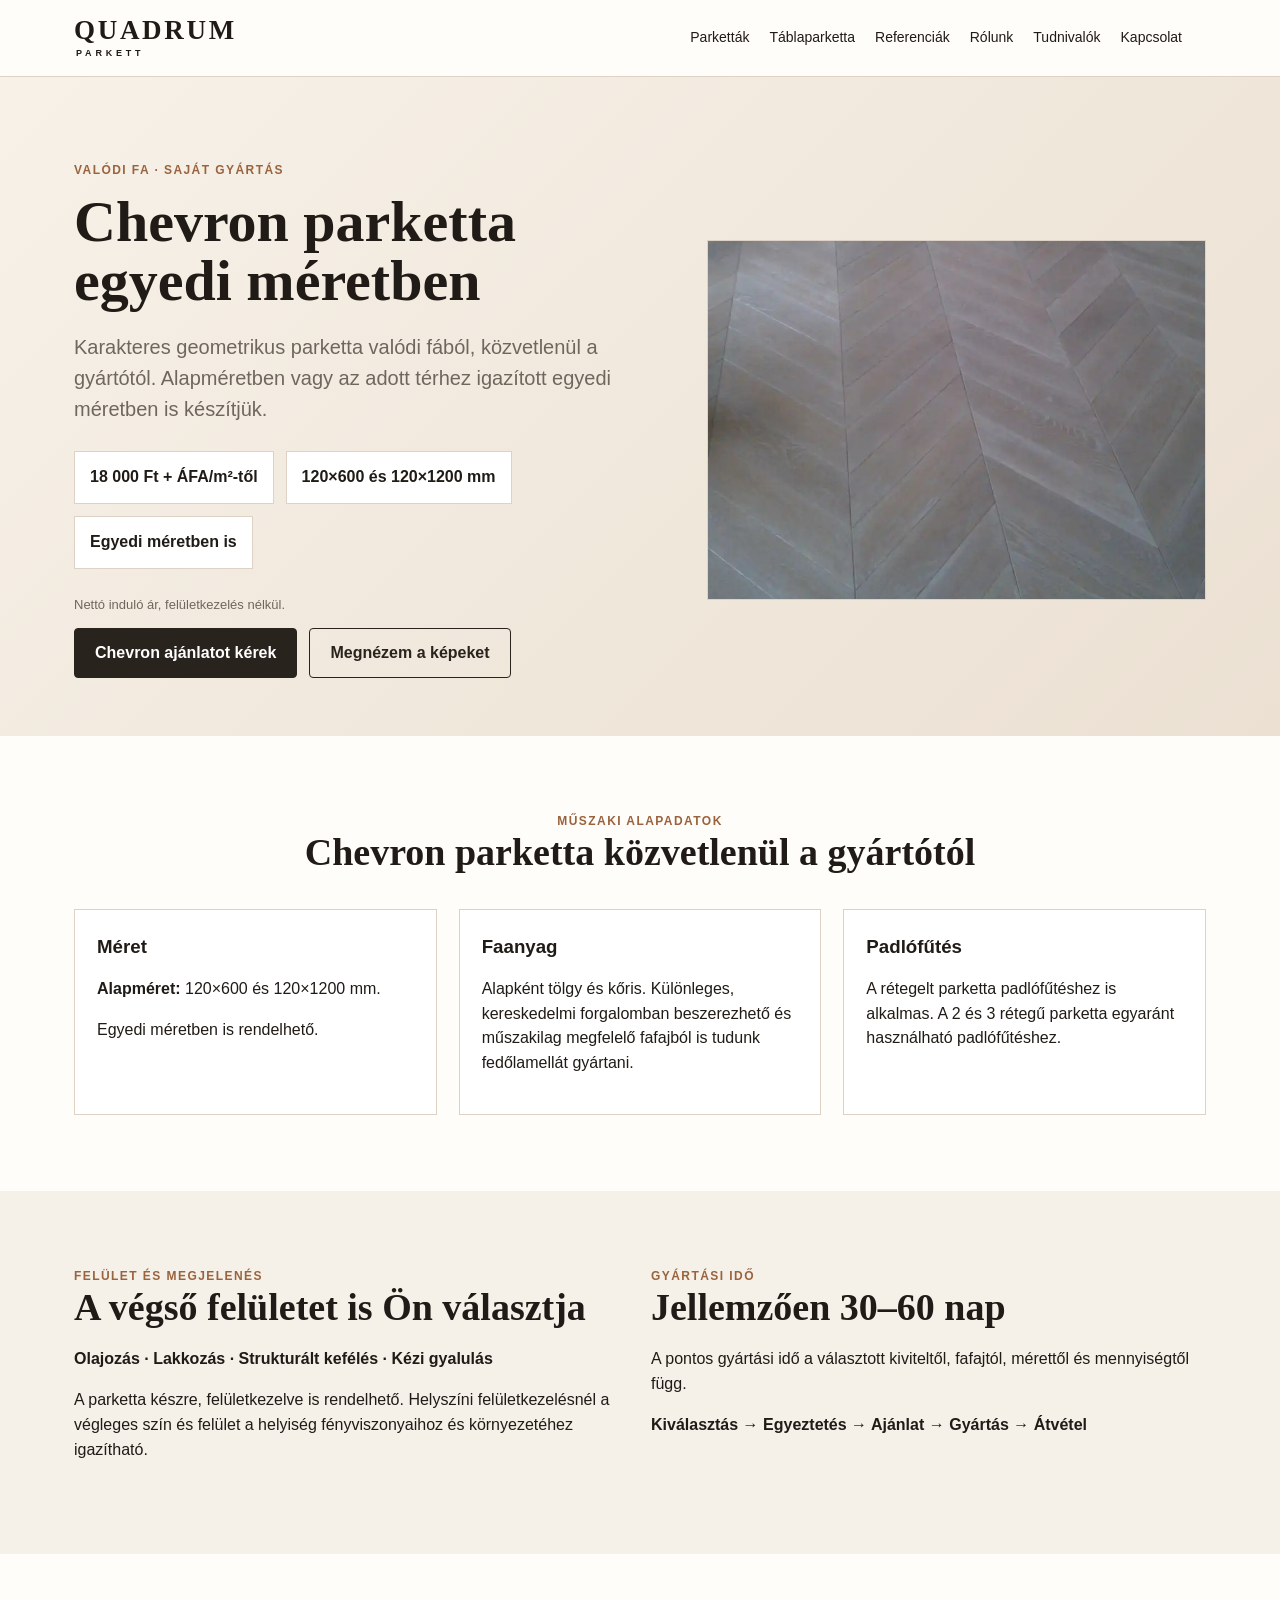
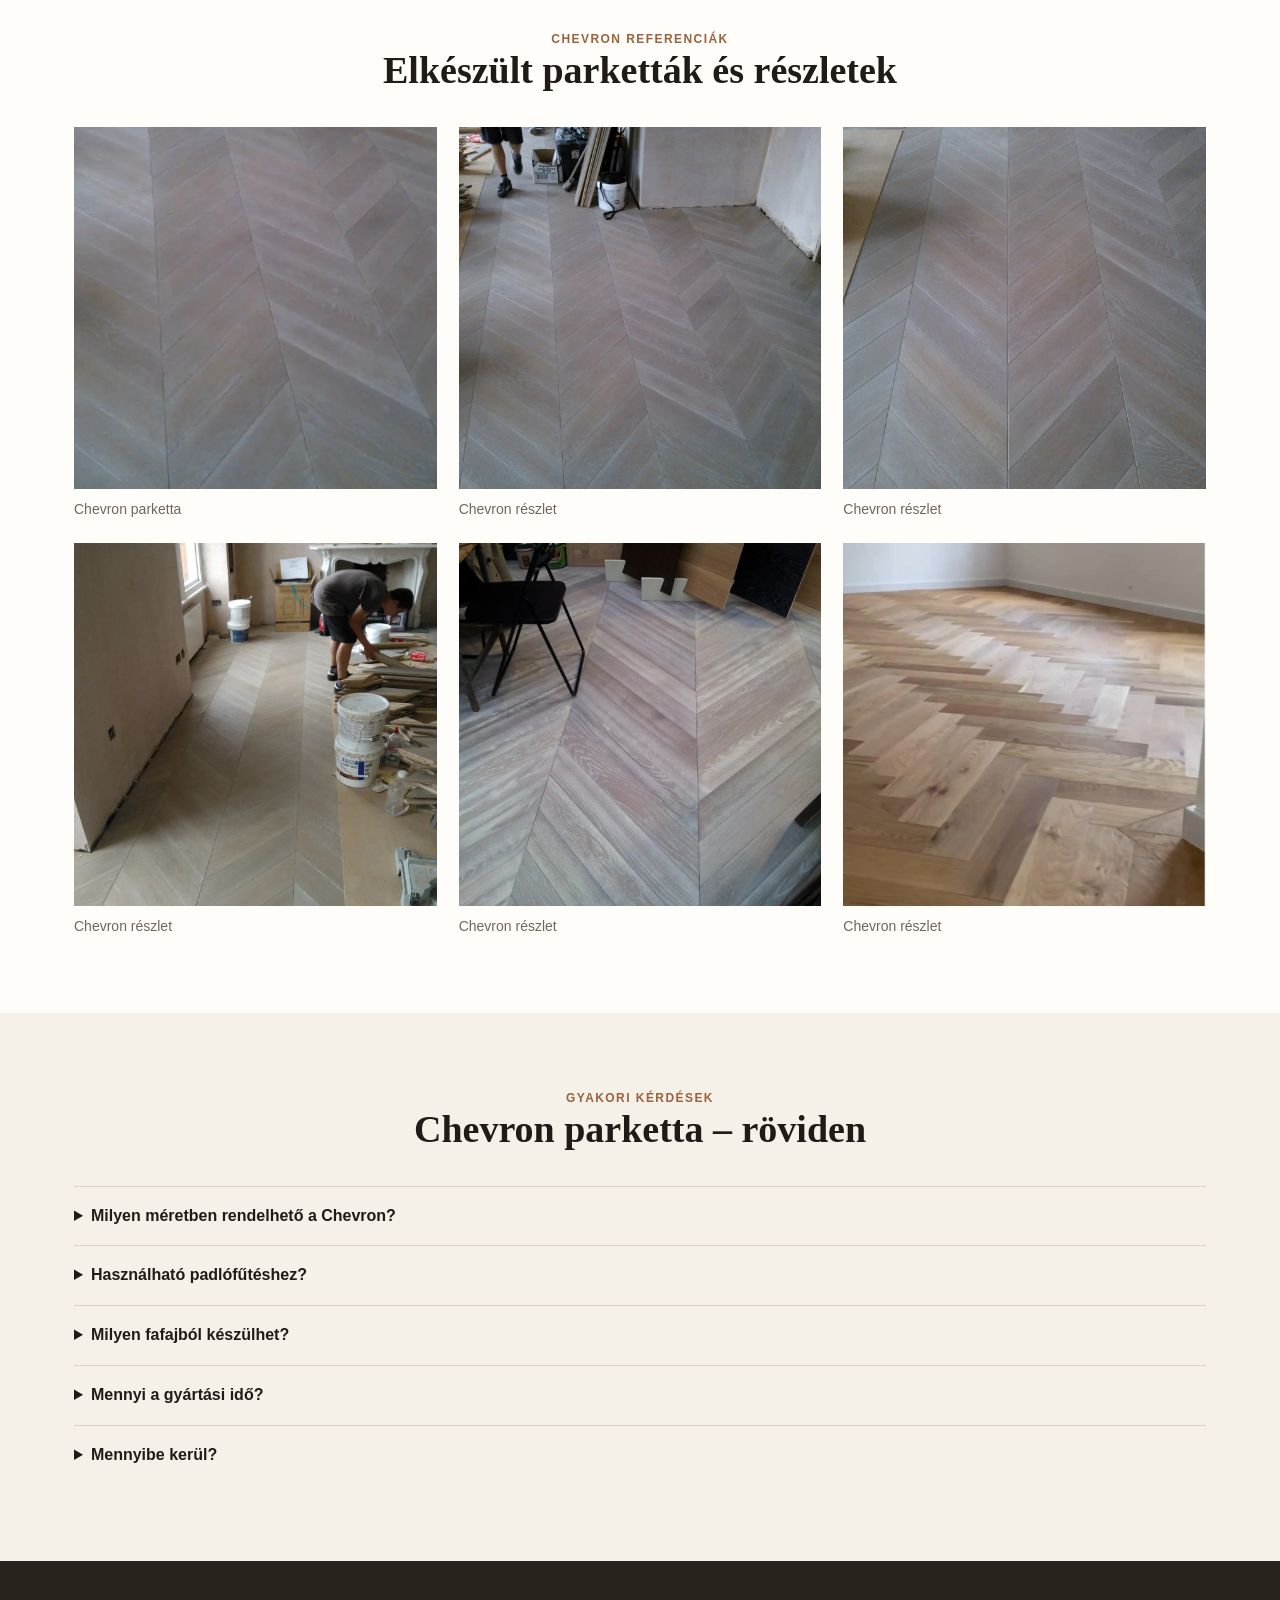
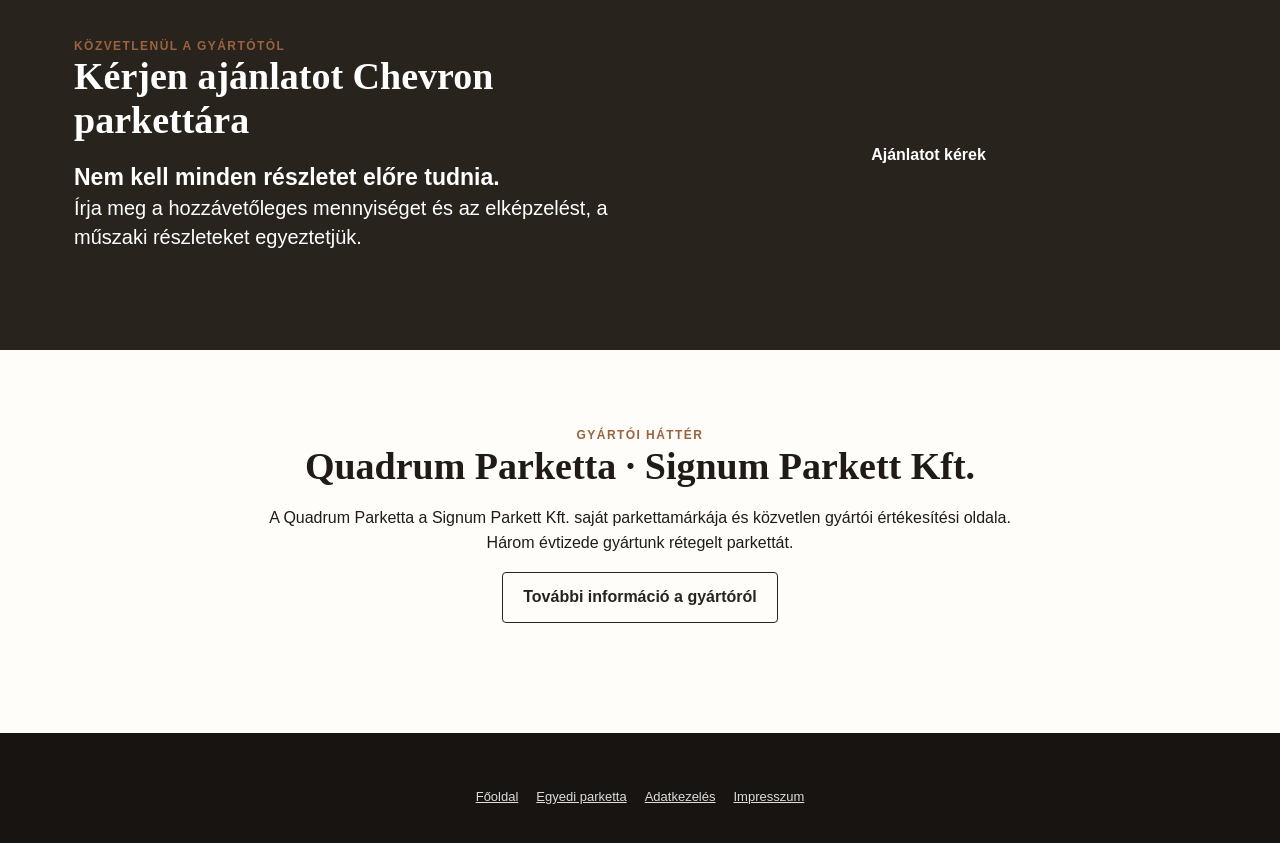
==== chevron/index.html @ 1fe2c4a0 "Add Chevron product page" ====
<!doctype html><html lang="hu"><head><meta charset="UTF-8"><meta name="viewport" content="width=device-width,initial-scale=1"><meta name="description" content="Valódi fa Chevron parketta közvetlenül a gyártótól. Alapméret 120×600 és 120×1200 mm, egyedi méretben is. 18 000 Ft + ÁFA/m²-től."><link rel="canonical" href="https://quadrumparkett.com/chevron/"><title>Chevron parketta egyedi méretben | Quadrum Parketta</title><link rel="stylesheet" href="../styles.css?v=20260912-chevron-1"></head><body><header class="header"><div class="wrap nav"><a class="brand" href="../" aria-label="Quadrum Parketta főoldal"><span class="brand-main">QUADRUM</span><span class="brand-sub">PARKETT</span></a><nav class="navlinks"><a href="../#parkettak">Parketták</a><a href="../#tabla">Táblaparketta</a><a href="../#referenciak">Referenciák</a><a href="../#rolunk">Rólunk</a><a href="../#tudnivalok">Tudnivalók</a><a href="../#kapcsolat">Kapcsolat</a></nav><div class="header-actions"><a class="btn alt contact-btn" href="../#kapcsolat">Kapcsolat</a></div></div></header><main><section class="hero"><div class="wrap hero-grid"><div><div class="eyebrow">Valódi fa · saját gyártás</div><h1>Chevron parketta egyedi méretben</h1><p class="lead">Karakteres geometrikus parketta valódi fából, közvetlenül a gyártótól. Alapméretben vagy az adott térhez igazított egyedi méretben is készítjük.</p><div class="prices"><div class="price">18 000 Ft + ÁFA/m²-től</div><div class="price">120×600 és 120×1200 mm</div><div class="price">Egyedi méretben is</div></div><p class="note">Nettó induló ár, felületkezelés nélkül.</p><div class="actions"><a class="btn" href="../#ajanlat">Chevron ajánlatot kérek</a><a class="btn alt" href="#kepek">Megnézem a képeket</a></div></div><img class="photo-img hero-photo" src="../images/chevron-selected.webp" alt="Valódi fa Chevron parketta – Quadrum Parketta"></div></section><section class="section"><div class="wrap"><div class="center"><div class="eyebrow">Műszaki alapadatok</div><h2>Chevron parketta közvetlenül a gyártótól</h2></div><div class="grid3"><article class="card"><h3>Méret</h3><p><strong>Alapméret:</strong> 120×600 és 120×1200 mm.</p><p>Egyedi méretben is rendelhető.</p></article><article class="card"><h3>Faanyag</h3><p>Alapként tölgy és kőris. Különleges, kereskedelmi forgalomban beszerezhető és műszakilag megfelelő fafajból is tudunk fedőlamellát gyártani.</p></article><article class="card"><h3>Padlófűtés</h3><p>A rétegelt parketta padlófűtéshez is alkalmas. A 2 és 3 rétegű parketta egyaránt használható padlófűtéshez.</p></article></div></div></section><section class="section tint"><div class="wrap grid2"><div><div class="eyebrow">Felület és megjelenés</div><h2>A végső felületet is Ön választja</h2><p><strong>Olajozás · Lakkozás · Strukturált kefélés · Kézi gyalulás</strong></p><p>A parketta készre, felületkezelve is rendelhető. Helyszíni felületkezelésnél a végleges szín és felület a helyiség fényviszonyaihoz és környezetéhez igazítható.</p></div><div><div class="eyebrow">Gyártási idő</div><h2>Jellemzően 30–60 nap</h2><p>A pontos gyártási idő a választott kiviteltől, fafajtól, mérettől és mennyiségtől függ.</p><p><strong>Kiválasztás → Egyeztetés → Ajánlat → Gyártás → Átvétel</strong></p></div></div></section><section id="kepek" class="section"><div class="wrap"><div class="center"><div class="eyebrow">Chevron referenciák</div><h2>Elkészült parketták és részletek</h2></div><div class="grid3"><figure style="margin:0;min-width:0"><img src="../images/chevron-selected.webp" alt="Chevron parketta – Quadrum Parketta" loading="lazy" style="display:block;width:100%;aspect-ratio:1/1;object-fit:cover"><figcaption class="meta" style="margin-top:10px">Chevron parketta</figcaption></figure><figure style="margin:0;min-width:0"><img src="../images/gallery/chevron-01.webp" alt="Chevron parketta referencia 1" loading="lazy" style="display:block;width:100%;aspect-ratio:1/1;object-fit:cover"><figcaption class="meta" style="margin-top:10px">Chevron részlet</figcaption></figure><figure style="margin:0;min-width:0"><img src="../images/gallery/chevron-02.webp" alt="Chevron parketta referencia 2" loading="lazy" style="display:block;width:100%;aspect-ratio:1/1;object-fit:cover"><figcaption class="meta" style="margin-top:10px">Chevron részlet</figcaption></figure><figure style="margin:0;min-width:0"><img src="../images/gallery/chevron-03.webp" alt="Chevron parketta referencia 3" loading="lazy" style="display:block;width:100%;aspect-ratio:1/1;object-fit:cover"><figcaption class="meta" style="margin-top:10px">Chevron részlet</figcaption></figure><figure style="margin:0;min-width:0"><img src="../images/gallery/chevron-04.webp" alt="Chevron parketta referencia 4" loading="lazy" style="display:block;width:100%;aspect-ratio:1/1;object-fit:cover"><figcaption class="meta" style="margin-top:10px">Chevron részlet</figcaption></figure><figure style="margin:0;min-width:0"><img src="../images/gallery/chevron-05.webp" alt="Chevron parketta referencia 5" loading="lazy" style="display:block;width:100%;aspect-ratio:1/1;object-fit:cover"><figcaption class="meta" style="margin-top:10px">Chevron részlet</figcaption></figure></div></div></section><section class="section tint faq"><div class="wrap"><div class="center"><div class="eyebrow">Gyakori kérdések</div><h2>Chevron parketta – röviden</h2></div><details><summary>Milyen méretben rendelhető a Chevron?</summary><p>Az alapméret 120×600 és 120×1200 mm, de egyedi méretben is rendelhető.</p></details><details><summary>Használható padlófűtéshez?</summary><p>Igen. A 2 és 3 rétegű parketta egyaránt alkalmas padlófűtéshez.</p></details><details><summary>Milyen fafajból készülhet?</summary><p>Alapként tölgy és kőris, de különleges, kereskedelmi forgalomban beszerezhető és műszakilag megfelelő fafajból is tudunk fedőlamellát gyártani.</p></details><details><summary>Mennyi a gyártási idő?</summary><p>Jellemzően 30–60 nap, a választott kiviteltől és mennyiségtől függően.</p></details><details><summary>Mennyibe kerül?</summary><p>A Chevron induló ára 18 000 Ft + ÁFA/m², felületkezelés nélkül. A végleges ár a kivitel, méret, fafaj, felület és mennyiség alapján készül.</p></details></div></section><section class="section contact"><div class="wrap grid2"><div><div class="eyebrow">Közvetlenül a gyártótól</div><h2>Kérjen ajánlatot Chevron parkettára</h2><p class="quote-note"><strong>Nem kell minden részletet előre tudnia.</strong><br>Írja meg a hozzávetőleges mennyiséget és az elképzelést, a műszaki részleteket egyeztetjük.</p></div><div style="display:flex;align-items:center;justify-content:center"><a class="btn" href="../#ajanlat">Ajánlatot kérek</a></div></div></section><section class="section"><div class="wrap"><div class="center"><div class="eyebrow">Gyártói háttér</div><h2>Quadrum Parketta · Signum Parkett Kft.</h2><p>A Quadrum Parketta a Signum Parkett Kft. saját parkettamárkája és közvetlen gyártói értékesítési oldala. Három évtizede gyártunk rétegelt parkettát.</p><a class="btn alt" href="../#rolunk">További információ a gyártóról</a></div></div></section></main><a class="floating-quote" href="../#ajanlat">Érdekel</a><footer class="footer"><div class="wrap"><div class="legal-links"><a href="../">Főoldal</a><a href="../egyedi-parketta/">Egyedi parketta</a><a href="../adatkezeles.html">Adatkezelés</a><a href="../impresszum.html">Impresszum</a></div></div></footer></body></html>
---- styles.css ----
:root{--ink:#201b16;--muted:#6f675e;--cream:#f5f0e8;--paper:#fffdf9;--wood:#9a633d;--line:#ddd2c5;--dark:#29231e;--max:1180px}*{box-sizing:border-box}html{scroll-behavior:smooth}body{margin:0;font-family:Arial,Helvetica,sans-serif;color:var(--ink);background:var(--paper);line-height:1.55}a{color:inherit;text-decoration:none}.wrap{max-width:var(--max);margin:auto;padding:0 24px}.header{position:sticky;top:0;z-index:20;background:rgba(255,253,249,.96);border-bottom:1px solid var(--line)}.nav{height:76px;display:flex;align-items:center;gap:24px}.brand{font-size:22px;font-weight:800;letter-spacing:.04em;margin-right:auto}.navlinks{display:flex;gap:20px;font-size:14px}.btn{display:inline-flex;justify-content:center;align-items:center;min-height:48px;padding:12px 20px;border-radius:4px;background:var(--dark);color:white;font-weight:700;border:1px solid var(--dark)}.btn.alt{background:transparent;color:var(--dark)}.hero{padding:84px 0 58px;background:linear-gradient(135deg,#f7f1e8,#ebe0d2)}.hero-grid{display:grid;grid-template-columns:1.08fr .92fr;gap:48px;align-items:center}.eyebrow{text-transform:uppercase;letter-spacing:.12em;font-size:12px;font-weight:800;color:var(--wood)}h1{font-family:Georgia,serif;font-size:58px;line-height:1.02;margin:12px 0 22px}h2{font-family:Georgia,serif;font-size:38px;line-height:1.15;margin:0 0 18px}h3{margin:0 0 10px}.lead{font-size:20px;color:var(--muted);max-width:680px}.prices{display:flex;gap:12px;flex-wrap:wrap;margin:26px 0}.price{background:white;border:1px solid var(--line);padding:13px 15px;font-weight:700}.actions{display:flex;gap:12px;flex-wrap:wrap}.photo{min-height:430px;border:1px dashed #9c8f80;background:#e9dfd2;display:flex;align-items:center;justify-content:center;text-align:center;color:#74695e;padding:24px}.photo.small{min-height:230px}.section{padding:76px 0}.section.tint{background:var(--cream)}.center{text-align:center;max-width:780px;margin:0 auto 34px}.grid3,.grid4,.grid2{display:grid;gap:22px}.grid3{grid-template-columns:repeat(3,1fr)}.grid4{grid-template-columns:repeat(4,1fr)}.grid2{grid-template-columns:repeat(2,1fr)}.card{background:white;border:1px solid var(--line);padding:22px}.card .photo{margin:-22px -22px 20px}.meta{color:var(--muted);font-size:14px}.bigprice{font-size:21px;font-weight:800;margin:10px 0 18px}.steps{counter-reset:s}.step{position:relative;padding-left:54px}.step:before{counter-increment:s;content:counter(s);position:absolute;left:0;top:0;width:36px;height:36px;border-radius:50%;background:var(--dark);color:#fff;display:grid;place-items:center;font-weight:800}.faq details{border-top:1px solid var(--line);padding:17px 0}.faq summary{font-weight:800;cursor:pointer}.contact{background:var(--dark);color:#fff}.contact .meta{color:#d9d0c7}.form{display:grid;grid-template-columns:1fr 1fr;gap:14px}.form input,.form select,.form textarea{width:100%;padding:14px;border:1px solid #cfc4b8;background:white;font:inherit}.form textarea,.form .full{grid-column:1/-1}.footer{padding:36px 0;background:#171411;color:#ddd}.sticky-mobile{display:none}.note{font-size:13px;color:var(--muted)}@media(max-width:850px){.wrap{padding:0 18px}.nav{height:64px}.navlinks{display:none}.header .btn{padding:9px 12px;min-height:42px}h1{font-size:39px}.hero{padding:52px 0 42px}.hero-grid,.grid2{grid-template-columns:1fr}.hero-grid .photo{min-height:260px}.grid3,.grid4{grid-template-columns:1fr}.section{padding:54px 0}.prices{display:grid;grid-template-columns:1fr;margin:20px 0}.price{padding:10px 12px}.actions{display:grid}.form{grid-template-columns:1fr}.form>*{grid-column:1}.sticky-mobile{display:grid;grid-template-columns:1fr 1fr;position:fixed;bottom:0;left:0;right:0;z-index:30}.sticky-mobile a{padding:13px;text-align:center;font-weight:800;border-top:1px solid var(--line);background:white}.sticky-mobile a:last-child{background:var(--dark);color:white}.footer{padding-bottom:80px}}
.photo-img{width:100%;height:430px;display:block;object-fit:cover;border:1px solid var(--line)}.photo-img.small{height:230px}.card .photo-img{margin:-22px -22px 20px;width:calc(100% + 44px)}@media(max-width:850px){.photo-img.hero-photo{height:280px}.photo-img.small{height:240px}}

/* Desktop photo sizing */
@media(min-width:851px){.photo-img{height:330px}.photo-img.hero-photo{height:360px}.photo-img.small{height:180px}}

/* Mobile square images for table parquet cards only */
@media(max-width:850px){#tabla .photo-img.small{height:auto;aspect-ratio:1/1;object-fit:cover}}

/* Square table parquet images on desktop too */
@media(min-width:851px){#tabla .photo-img.small{height:auto;aspect-ratio:1/1;object-fit:cover}}

/* Force table parquet cards to true square dimensions at every viewport */
#tabla .card .photo-img.small{width:calc(100% + 44px);height:auto!important;aspect-ratio:1 / 1!important;object-fit:cover;}

/* True square image frame for table parquet cards */
#tabla .square-photo{width:calc(100% + 44px);aspect-ratio:1/1;overflow:hidden;margin:-22px -22px 20px;border:1px solid var(--line);}
#tabla .square-photo img{width:100%;height:100%;display:block;object-fit:cover;}

/* Desktop table parquet: keep all 3 square photos inside their cards */
@media(min-width:851px){
  #tabla .grid3 > .card{min-width:0;}
  #tabla .square-photo{width:100%;margin:0 0 20px;aspect-ratio:1/1;overflow:hidden;}
  #tabla .square-photo img{width:100%;height:100%;object-fit:cover;}
}

/* Quote form reassurance */
.form-notice{font-size:1.18rem;line-height:1.45;margin:0 0 18px;padding:14px 16px;border:2px solid var(--accent);border-radius:10px;background:#fff;font-weight:500;}
.form-notice strong{font-size:1.25rem;}
@media(max-width:850px){.form-notice{font-size:1.08rem}.form-notice strong{font-size:1.15rem}}

/* Quote form mobile emphasis */
.quote-note{font-size:17px;line-height:1.5;margin:0 0 18px;color:#fff;}
.quote-note strong{font-size:19px;}
.form .btn{font-size:18px;padding:16px 22px;min-height:56px;font-weight:800;border-radius:6px;}
@media(max-width:850px){
  .quote-note{font-size:20px;line-height:1.45;margin-bottom:22px;}
  .quote-note strong{font-size:23px;}
  .form .btn{font-size:21px;min-height:64px;padding:18px 22px;border-radius:8px;box-shadow:0 2px 0 rgba(255,255,255,.15) inset;}
}

/* Quote form emphasis on all screens */
.quote-note{font-size:20px;line-height:1.45;margin:0 0 22px;color:#fff;}
.quote-note strong{font-size:23px;}
.form .btn{font-size:21px;min-height:64px;padding:18px 22px;font-weight:800;border-radius:8px;box-shadow:0 2px 0 rgba(255,255,255,.15) inset;}

/* Contact section */
.footer h2{color:#fff;margin-bottom:20px;}
.contact-links{display:grid;grid-template-columns:repeat(4,minmax(0,1fr));gap:14px;margin:0 0 28px;}
.contact-links a{display:flex;flex-direction:column;gap:4px;padding:16px;border:1px solid #4d4742;background:#211d1a;color:#fff;min-width:0;}
.contact-links a:hover{background:#2a2521;}
.contact-links span{color:#ddd;overflow-wrap:anywhere;}
@media(max-width:850px){.contact-links{grid-template-columns:1fr 1fr}.quote-note{font-size:20px}.quote-note strong{font-size:23px}.form .btn{font-size:21px;min-height:64px;}}
@media(max-width:520px){.contact-links{grid-template-columns:1fr}}

/* Mobile bottom contact bar: four icon-only actions */
@media(max-width:850px){
  .sticky-mobile{grid-template-columns:repeat(4,1fr)}
  .sticky-mobile a,.sticky-mobile a:last-child{
    display:flex;align-items:center;justify-content:center;
    min-height:56px;padding:10px;font-size:27px;line-height:1;
    background:white;color:var(--dark);border-top:1px solid var(--line);
    border-right:1px solid var(--line)
  }
  .sticky-mobile a:last-child{border-right:0}
}

/* Clear branded-style mobile contact symbols */
@media(max-width:850px){
 .sticky-mobile{display:grid!important;grid-template-columns:repeat(4,1fr)!important}
 .contact-icon{width:36px;height:36px;border-radius:50%;display:inline-flex;align-items:center;justify-content:center;font-weight:900;font-size:19px;line-height:1;border:2px solid currentColor}
 .phone-icon,.mail-icon{font-size:21px}
 .whatsapp-icon{font-size:12px;letter-spacing:-1px}
 .messenger-icon{font-size:18px;font-style:italic}
}


/* Mobile contact bar: four clear actions in one row */
@media(max-width:850px){
  .sticky-mobile{display:grid!important;grid-template-columns:repeat(4,minmax(0,1fr))!important;background:#fff}
  .sticky-mobile a,.sticky-mobile a:last-child{min-width:0;min-height:66px;padding:6px 2px 5px;display:flex;flex-direction:column;gap:4px;align-items:center;justify-content:center;background:#fff;color:var(--dark);font-size:11px;font-weight:700}
  .sticky-mobile a::after{font-size:10px;line-height:1.1;white-space:nowrap}
  .sticky-mobile a:nth-child(1)::after{content:"Telefon"}
  .sticky-mobile a:nth-child(2)::after{content:"E-mail"}
  .sticky-mobile a:nth-child(3)::after{content:"WhatsApp"}
  .sticky-mobile a:nth-child(4)::after{content:"Messenger"}
  .contact-icon{width:36px;height:36px;border-radius:10px;border:0;color:#fff;box-shadow:0 1px 3px rgba(0,0,0,.18)}
  .phone-icon{background:#333;font-size:22px}
  .mail-icon{background:#d93025;font-size:21px}
  .whatsapp-icon{background:#25D366;font-size:11px;letter-spacing:-.5px}
  .messenger-icon{background:#168AFF;font-size:19px;font-style:italic}
  .footer{padding-bottom:92px}
}

/* Refined Quadrum wordmark */
.brand{
  display:inline-flex;
  flex-direction:column;
  align-items:flex-start;
  justify-content:center;
  gap:0;
  margin-right:auto;
  line-height:1;
  white-space:nowrap;
  text-decoration:none;
}
.brand-main{
  font-family:Georgia,"Times New Roman",serif;
  font-size:25px;
  font-weight:700;
  letter-spacing:.08em;
}
.brand-sub{
  margin-top:3px;
  font-size:10px;
  font-weight:700;
  letter-spacing:.34em;
  padding-left:.12em;
}
@media(max-width:850px){
  .brand-main{font-size:21px;letter-spacing:.06em}
  .brand-sub{font-size:8px;letter-spacing:.28em;margin-top:2px}
}

/* Header wordmark correction */
.header .brand{
  display:grid !important;
  grid-template-rows:auto auto;
  align-content:center;
  justify-items:start;
  width:max-content;
  min-width:max-content;
  white-space:nowrap;
  line-height:1;
}
.header .brand-main{
  display:block;
  font-family:Georgia,"Times New Roman",serif;
  font-size:27px;
  font-weight:700;
  letter-spacing:.10em;
  line-height:.95;
}
.header .brand-sub{
  display:block;
  margin-top:6px;
  padding-left:2px;
  font-family:Arial,Helvetica,sans-serif;
  font-size:9px;
  font-weight:700;
  letter-spacing:.42em;
  line-height:1;
}
@media(max-width:850px){
  .nav{gap:10px}
  .header .brand-main{font-size:22px;letter-spacing:.075em}
  .header .brand-sub{font-size:7px;letter-spacing:.34em;margin-top:4px}
  .header .btn{font-size:14px;padding:8px 10px;min-height:40px}
}

/* Header contact action and simplified contact footer */
.header-actions{display:flex;align-items:center;gap:8px}
.header-actions .contact-btn{background:transparent;color:var(--dark);border:1px solid var(--dark)}
#kapcsolat{scroll-margin-top:84px}
.footer .contact-links{margin-bottom:0}
@media(max-width:850px){
  .nav{gap:8px}
  .header-actions{gap:6px}
  .header-actions .btn{font-size:12px;padding:7px 8px;min-height:38px}
  .header-actions .contact-btn{display:inline-flex}
}

/* Contact button: mobile only */
.header-actions .contact-btn{display:none}
@media(max-width:850px){
  .header-actions .contact-btn{display:inline-flex}
}

/* Final mobile contact navigation */
.header-actions .contact-btn{display:none!important}
.sticky-mobile{display:none!important}
.contact-bottom{padding:24px 0 28px;background:#171411;color:#ddd}
.contact-bottom .contact-links{margin:0}
@media(max-width:850px){
  .header-actions .contact-btn{display:inline-flex!important}
  .contact-bottom{padding-bottom:28px}
}

.legal-links{display:flex;gap:18px;justify-content:center;padding-top:18px;font-size:13px}.legal-links a{text-decoration:underline}.legal-page{max-width:820px}.legal-page h1{margin-top:0}.legal-page h2{margin-top:32px;font-size:24px}@media(max-width:850px){.legal-links{flex-wrap:wrap;gap:10px 18px}.legal-page{padding-bottom:20px}}

.form-consent{display:flex;gap:8px;align-items:flex-start;font-size:13px;color:var(--muted)}.form-consent input{width:auto;margin-top:3px}.form-consent a{text-decoration:underline}

.form-success{max-width:760px;margin:0 auto 24px;padding:18px 20px;border:1px solid #b9aa98;background:#f4eee6;font-size:17px;line-height:1.5}
.form-success strong{font-size:21px}

/* Make interactive actions clearly clickable on desktop */
a.btn, button.btn{cursor:pointer}
@media(min-width:851px){
  a.btn:hover, button.btn:hover{transform:translateY(-1px);box-shadow:0 4px 12px rgba(0,0,0,.14)}
  .form .btn{border:2px solid #fff;background:#2a2520;color:#fff}
}

/* Final desktop quote submit button */
@media(min-width:851px){
  .form button[type="submit"].btn{
    display:flex!important;
    width:100%!important;
    min-height:68px!important;
    padding:18px 24px!important;
    border:3px solid #ffffff!important;
    outline:2px solid #2a2520!important;
    background:#2a2520!important;
    color:#ffffff!important;
    border-radius:8px!important;
    font-size:22px!important;
    font-weight:800!important;
    box-shadow:0 3px 8px rgba(0,0,0,.22)!important;
    cursor:pointer!important;
    transition:transform .15s ease, box-shadow .15s ease, background .15s ease!important;
  }
  .form button[type="submit"].btn:hover{
    background:#3a332d!important;
    transform:translateY(-2px)!important;
    box-shadow:0 6px 14px rgba(0,0,0,.28)!important;
    cursor:pointer!important;
  }
}

/* Square Deg Natur photo in the parquet chooser */
#parkettak .square-photo{width:100%;aspect-ratio:1 / 1;overflow:hidden;margin:0 0 20px;background:#fff;}
#parkettak .square-photo img{display:block;width:100%;height:100%;object-fit:contain;}


/* Persistent mobile quote action */
.floating-quote{display:none}
@media(max-width:850px){
  .floating-quote{
    display:flex;position:fixed;right:12px;top:22%;z-index:40;
    min-height:48px;padding:12px 16px;align-items:center;justify-content:center;
    border:2px solid #fff;border-radius:999px;background:var(--dark);color:#fff;
    font-size:15px;font-weight:800;box-shadow:0 4px 16px rgba(0,0,0,.28)
  }
}

/* Keep process numbering continuous */
.steps{counter-reset:s}

.price{cursor:pointer;transition:transform .15s ease,box-shadow .15s ease,border-color .15s ease}
.price:hover,.price:focus-visible{transform:translateY(-2px);box-shadow:0 4px 12px rgba(0,0,0,.12);border-color:var(--wood)}
#svedpadlo,#chevron,#tablaparketta{scroll-margin-top:96px}

.consent-banner{position:fixed;left:16px;right:16px;bottom:16px;z-index:100;max-width:960px;margin:auto;display:flex;align-items:center;justify-content:space-between;gap:22px;padding:18px 20px;border:1px solid var(--line);border-radius:10px;background:#fff;color:var(--ink);box-shadow:0 8px 30px rgba(0,0,0,.25)}
.consent-banner p{margin:5px 0;font-size:14px}
.consent-banner a{text-decoration:underline;font-size:13px}
.consent-actions{display:flex;gap:10px;flex-shrink:0}
.consent-actions button,.consent-settings{font:inherit;cursor:pointer}
.consent-actions button{min-height:42px;padding:9px 14px;border:1px solid var(--dark);border-radius:5px;background:#fff;color:var(--dark);font-weight:700}
.consent-actions .accept{background:var(--dark);color:#fff}
.consent-settings{padding:0;border:0;background:transparent;color:inherit;text-decoration:underline}
@media(max-width:700px){.consent-banner{display:block;left:10px;right:10px;bottom:10px;padding:16px}.consent-actions{margin-top:14px}.consent-actions button{flex:1}}

/* Lapozható termékgalériák */
.gallery-modal[hidden]{display:none!important}
.gallery-trigger{position:relative;display:block;width:100%;padding:0;border:0;background:none;cursor:pointer;font:inherit;color:inherit;text-align:inherit}
.gallery-trigger:focus-visible{outline:3px solid #8b5e3c;outline-offset:3px}
.gallery-trigger img{transition:transform .25s ease}
.gallery-trigger:hover img{transform:scale(1.035)}
.gallery-hint{position:absolute;right:12px;bottom:12px;padding:7px 11px;border-radius:999px;background:rgba(25,20,16,.82);color:#fff;font-size:13px;font-weight:700;line-height:1;box-shadow:0 2px 10px rgba(0,0,0,.2)}
.gallery-modal{position:fixed;inset:0;z-index:10000;display:grid;grid-template-columns:minmax(48px,80px) minmax(0,1fr) minmax(48px,80px);align-items:center;background:rgba(10,8,7,.96);padding:24px}
.gallery-stage{min-width:0;display:flex;flex-direction:column;align-items:center;justify-content:center;height:calc(100vh - 48px)}
.gallery-image{display:block;max-width:100%;max-height:calc(100vh - 110px);width:auto;height:auto;object-fit:contain;box-shadow:0 8px 34px rgba(0,0,0,.35);transition:transform .22s ease,opacity .22s ease;will-change:transform,opacity;touch-action:pan-y}
.gallery-caption{width:100%;max-width:1000px;display:flex;justify-content:space-between;gap:20px;padding-top:14px;color:#fff;font-size:15px}
.gallery-close,.gallery-nav{border:0;background:rgba(255,255,255,.14);color:#fff;cursor:pointer}
.gallery-close{position:absolute;top:16px;right:18px;z-index:2;width:46px;height:46px;border-radius:50%;font-size:34px;line-height:42px}
.gallery-nav{width:52px;height:72px;border-radius:8px;font-size:52px;line-height:60px}
.gallery-nav:hover,.gallery-close:hover{background:rgba(255,255,255,.25)}
body.gallery-open{overflow:hidden}
@media(max-width:700px){
 .gallery-modal{grid-template-columns:minmax(0,1fr);padding:12px 4px}
 .gallery-stage{height:calc(100vh - 24px)}
 .gallery-image{max-height:calc(100vh - 90px)}
 .gallery-nav{display:none}
 .gallery-close{top:10px;right:10px;width:42px;height:42px;font-size:30px}
 .gallery-caption{padding:10px 6px 0;font-size:14px}
 .gallery-hint{right:9px;bottom:9px;font-size:12px}
}
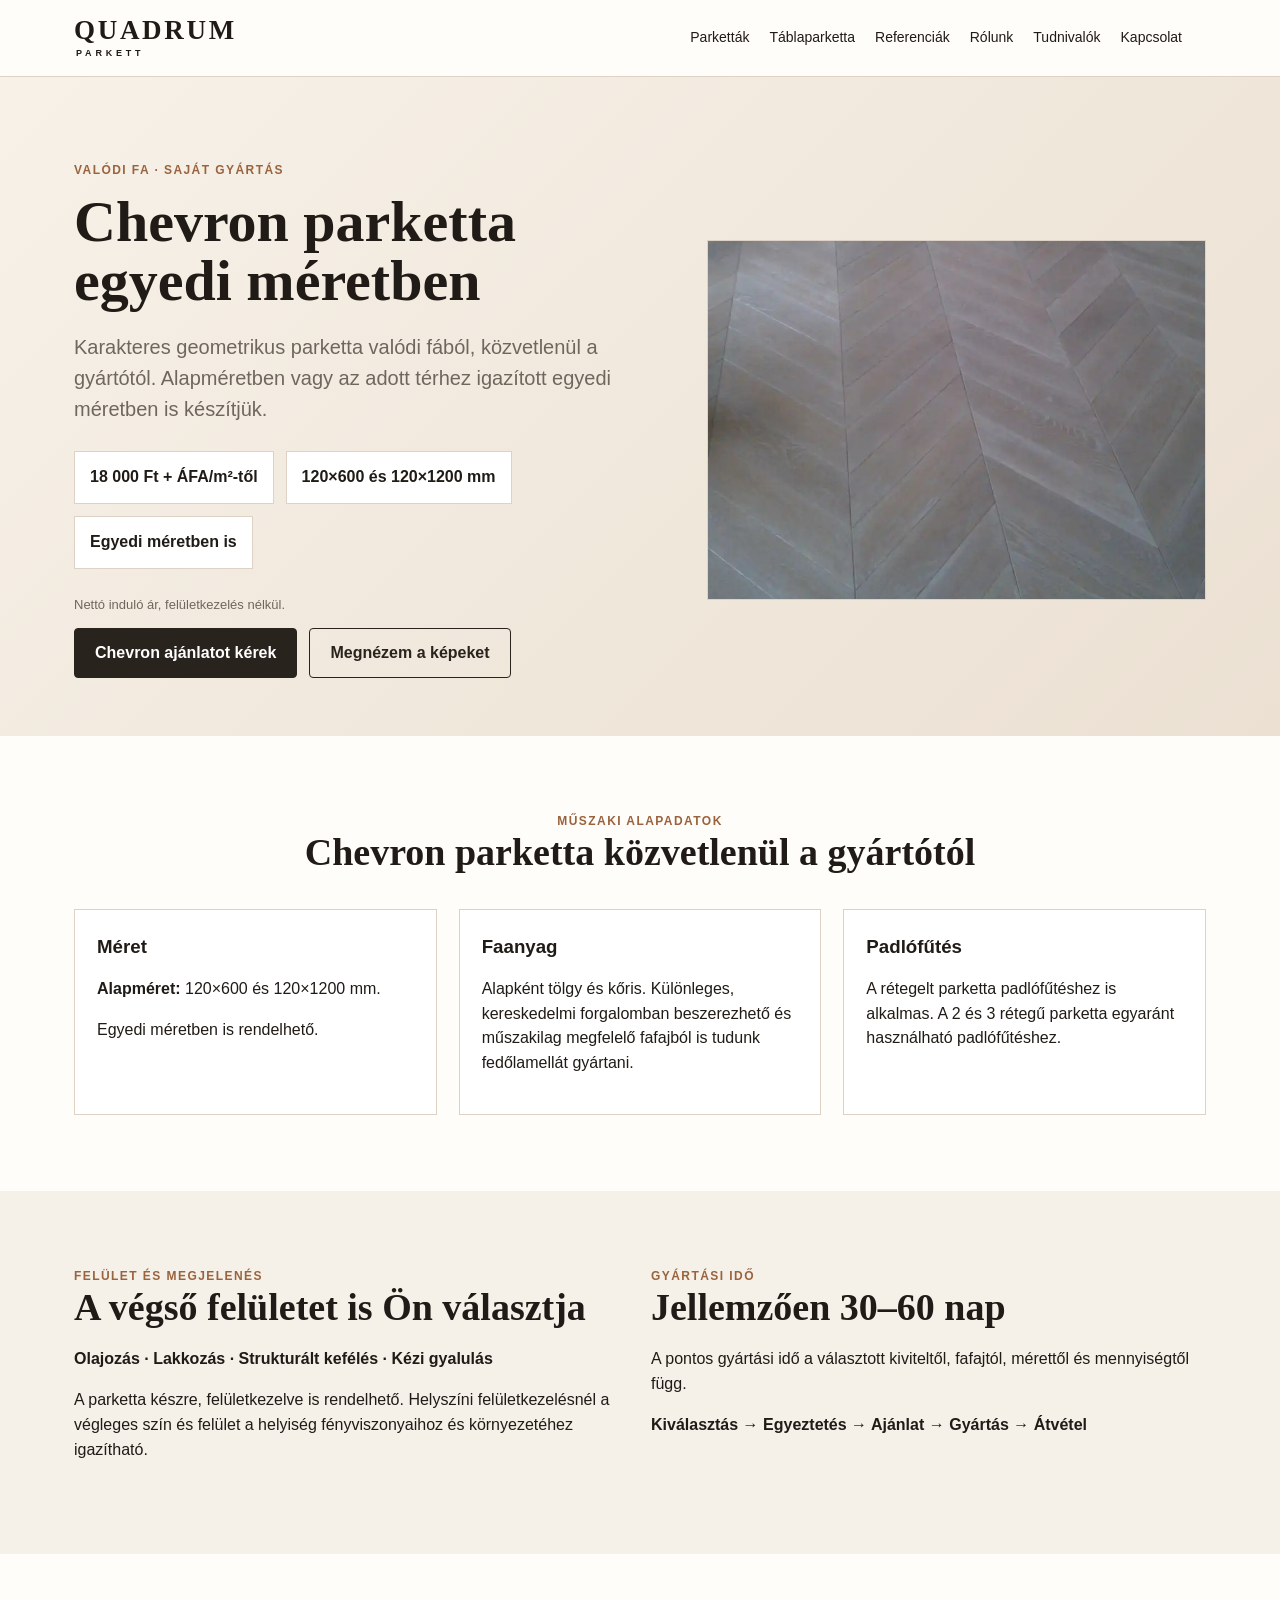
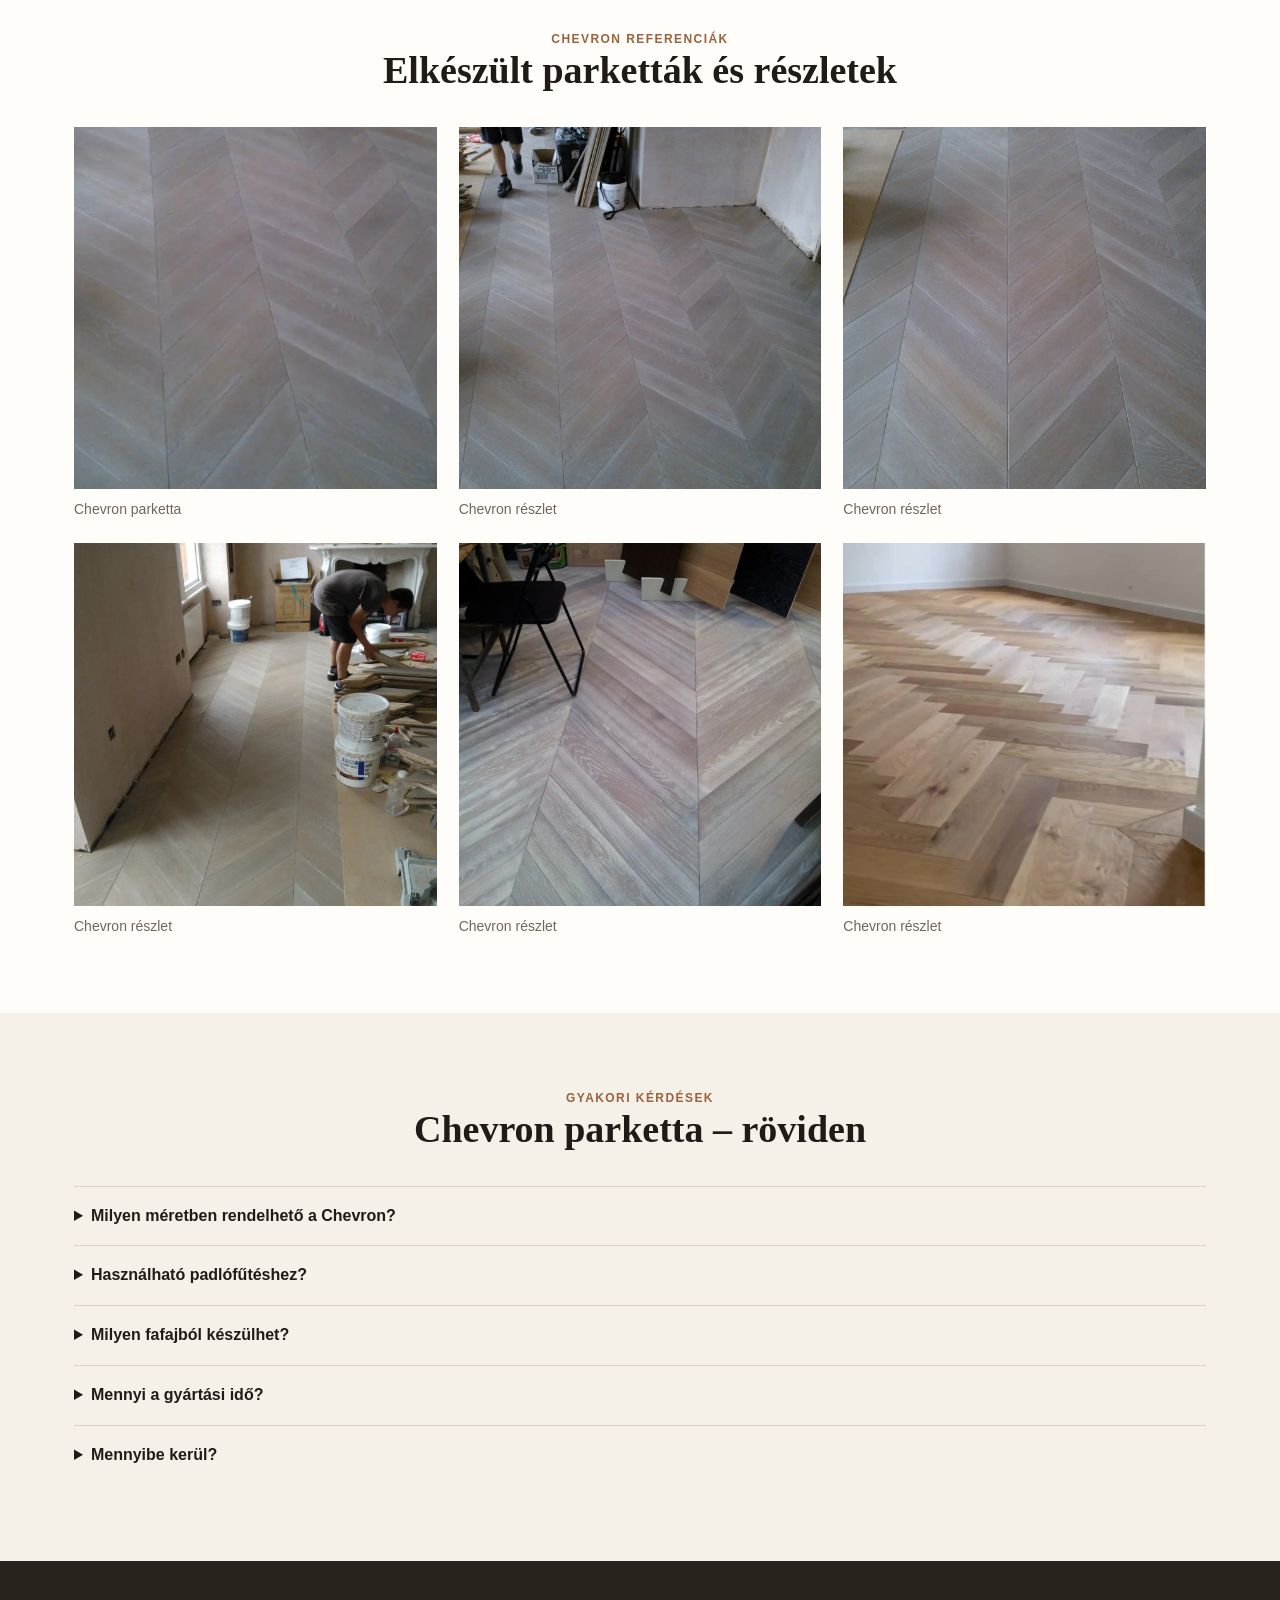
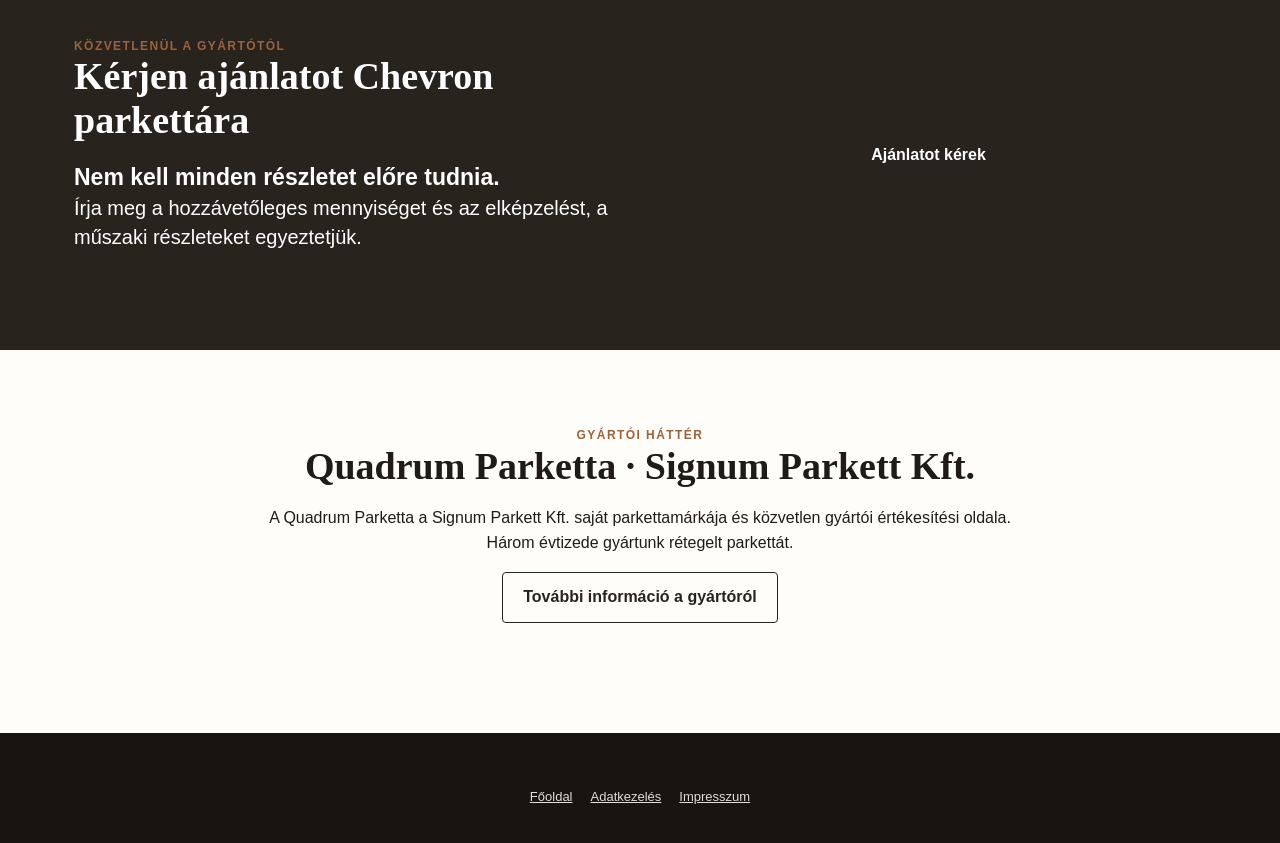
==== commit 1c128286: "Align Chevron navigation with child room page" ====
--- a/chevron/index.html
+++ b/chevron/index.html
@@ -1 +1 @@
-<!doctype html><html lang="hu"><head><meta charset="UTF-8"><meta name="viewport" content="width=device-width,initial-scale=1"><meta name="description" content="Valódi fa Chevron parketta közvetlenül a gyártótól. Alapméret 120×600 és 120×1200 mm, egyedi méretben is. 18 000 Ft + ÁFA/m²-től."><link rel="canonical" href="https://quadrumparkett.com/chevron/"><title>Chevron parketta egyedi méretben | Quadrum Parketta</title><link rel="stylesheet" href="../styles.css?v=20260912-chevron-1"></head><body><header class="header"><div class="wrap nav"><a class="brand" href="../" aria-label="Quadrum Parketta főoldal"><span class="brand-main">QUADRUM</span><span class="brand-sub">PARKETT</span></a><nav class="navlinks"><a href="../#parkettak">Parketták</a><a href="../#tabla">Táblaparketta</a><a href="../#referenciak">Referenciák</a><a href="../#rolunk">Rólunk</a><a href="../#tudnivalok">Tudnivalók</a><a href="../#kapcsolat">Kapcsolat</a></nav><div class="header-actions"><a class="btn alt contact-btn" href="../#kapcsolat">Kapcsolat</a></div></div></header><main><section class="hero"><div class="wrap hero-grid"><div><div class="eyebrow">Valódi fa · saját gyártás</div><h1>Chevron parketta egyedi méretben</h1><p class="lead">Karakteres geometrikus parketta valódi fából, közvetlenül a gyártótól. Alapméretben vagy az adott térhez igazított egyedi méretben is készítjük.</p><div class="prices"><div class="price">18 000 Ft + ÁFA/m²-től</div><div class="price">120×600 és 120×1200 mm</div><div class="price">Egyedi méretben is</div></div><p class="note">Nettó induló ár, felületkezelés nélkül.</p><div class="actions"><a class="btn" href="../#ajanlat">Chevron ajánlatot kérek</a><a class="btn alt" href="#kepek">Megnézem a képeket</a></div></div><img class="photo-img hero-photo" src="../images/chevron-selected.webp" alt="Valódi fa Chevron parketta – Quadrum Parketta"></div></section><section class="section"><div class="wrap"><div class="center"><div class="eyebrow">Műszaki alapadatok</div><h2>Chevron parketta közvetlenül a gyártótól</h2></div><div class="grid3"><article class="card"><h3>Méret</h3><p><strong>Alapméret:</strong> 120×600 és 120×1200 mm.</p><p>Egyedi méretben is rendelhető.</p></article><article class="card"><h3>Faanyag</h3><p>Alapként tölgy és kőris. Különleges, kereskedelmi forgalomban beszerezhető és műszakilag megfelelő fafajból is tudunk fedőlamellát gyártani.</p></article><article class="card"><h3>Padlófűtés</h3><p>A rétegelt parketta padlófűtéshez is alkalmas. A 2 és 3 rétegű parketta egyaránt használható padlófűtéshez.</p></article></div></div></section><section class="section tint"><div class="wrap grid2"><div><div class="eyebrow">Felület és megjelenés</div><h2>A végső felületet is Ön választja</h2><p><strong>Olajozás · Lakkozás · Strukturált kefélés · Kézi gyalulás</strong></p><p>A parketta készre, felületkezelve is rendelhető. Helyszíni felületkezelésnél a végleges szín és felület a helyiség fényviszonyaihoz és környezetéhez igazítható.</p></div><div><div class="eyebrow">Gyártási idő</div><h2>Jellemzően 30–60 nap</h2><p>A pontos gyártási idő a választott kiviteltől, fafajtól, mérettől és mennyiségtől függ.</p><p><strong>Kiválasztás → Egyeztetés → Ajánlat → Gyártás → Átvétel</strong></p></div></div></section><section id="kepek" class="section"><div class="wrap"><div class="center"><div class="eyebrow">Chevron referenciák</div><h2>Elkészült parketták és részletek</h2></div><div class="grid3"><figure style="margin:0;min-width:0"><img src="../images/chevron-selected.webp" alt="Chevron parketta – Quadrum Parketta" loading="lazy" style="display:block;width:100%;aspect-ratio:1/1;object-fit:cover"><figcaption class="meta" style="margin-top:10px">Chevron parketta</figcaption></figure><figure style="margin:0;min-width:0"><img src="../images/gallery/chevron-01.webp" alt="Chevron parketta referencia 1" loading="lazy" style="display:block;width:100%;aspect-ratio:1/1;object-fit:cover"><figcaption class="meta" style="margin-top:10px">Chevron részlet</figcaption></figure><figure style="margin:0;min-width:0"><img src="../images/gallery/chevron-02.webp" alt="Chevron parketta referencia 2" loading="lazy" style="display:block;width:100%;aspect-ratio:1/1;object-fit:cover"><figcaption class="meta" style="margin-top:10px">Chevron részlet</figcaption></figure><figure style="margin:0;min-width:0"><img src="../images/gallery/chevron-03.webp" alt="Chevron parketta referencia 3" loading="lazy" style="display:block;width:100%;aspect-ratio:1/1;object-fit:cover"><figcaption class="meta" style="margin-top:10px">Chevron részlet</figcaption></figure><figure style="margin:0;min-width:0"><img src="../images/gallery/chevron-04.webp" alt="Chevron parketta referencia 4" loading="lazy" style="display:block;width:100%;aspect-ratio:1/1;object-fit:cover"><figcaption class="meta" style="margin-top:10px">Chevron részlet</figcaption></figure><figure style="margin:0;min-width:0"><img src="../images/gallery/chevron-05.webp" alt="Chevron parketta referencia 5" loading="lazy" style="display:block;width:100%;aspect-ratio:1/1;object-fit:cover"><figcaption class="meta" style="margin-top:10px">Chevron részlet</figcaption></figure></div></div></section><section class="section tint faq"><div class="wrap"><div class="center"><div class="eyebrow">Gyakori kérdések</div><h2>Chevron parketta – röviden</h2></div><details><summary>Milyen méretben rendelhető a Chevron?</summary><p>Az alapméret 120×600 és 120×1200 mm, de egyedi méretben is rendelhető.</p></details><details><summary>Használható padlófűtéshez?</summary><p>Igen. A 2 és 3 rétegű parketta egyaránt alkalmas padlófűtéshez.</p></details><details><summary>Milyen fafajból készülhet?</summary><p>Alapként tölgy és kőris, de különleges, kereskedelmi forgalomban beszerezhető és műszakilag megfelelő fafajból is tudunk fedőlamellát gyártani.</p></details><details><summary>Mennyi a gyártási idő?</summary><p>Jellemzően 30–60 nap, a választott kiviteltől és mennyiségtől függően.</p></details><details><summary>Mennyibe kerül?</summary><p>A Chevron induló ára 18 000 Ft + ÁFA/m², felületkezelés nélkül. A végleges ár a kivitel, méret, fafaj, felület és mennyiség alapján készül.</p></details></div></section><section class="section contact"><div class="wrap grid2"><div><div class="eyebrow">Közvetlenül a gyártótól</div><h2>Kérjen ajánlatot Chevron parkettára</h2><p class="quote-note"><strong>Nem kell minden részletet előre tudnia.</strong><br>Írja meg a hozzávetőleges mennyiséget és az elképzelést, a műszaki részleteket egyeztetjük.</p></div><div style="display:flex;align-items:center;justify-content:center"><a class="btn" href="../#ajanlat">Ajánlatot kérek</a></div></div></section><section class="section"><div class="wrap"><div class="center"><div class="eyebrow">Gyártói háttér</div><h2>Quadrum Parketta · Signum Parkett Kft.</h2><p>A Quadrum Parketta a Signum Parkett Kft. saját parkettamárkája és közvetlen gyártói értékesítési oldala. Három évtizede gyártunk rétegelt parkettát.</p><a class="btn alt" href="../#rolunk">További információ a gyártóról</a></div></div></section></main><a class="floating-quote" href="../#ajanlat">Érdekel</a><footer class="footer"><div class="wrap"><div class="legal-links"><a href="../">Főoldal</a><a href="../egyedi-parketta/">Egyedi parketta</a><a href="../adatkezeles.html">Adatkezelés</a><a href="../impresszum.html">Impresszum</a></div></div></footer></body></html>+<!doctype html><html lang="hu"><head><meta charset="UTF-8"><meta name="viewport" content="width=device-width,initial-scale=1"><meta name="description" content="Valódi fa Chevron parketta közvetlenül a gyártótól. Alapméret 120×600 és 120×1200 mm, egyedi méretben is. 18 000 Ft + ÁFA/m²-től."><link rel="canonical" href="https://quadrumparkett.com/chevron/"><title>Chevron parketta egyedi méretben | Quadrum Parketta</title><link rel="stylesheet" href="../styles.css?v=20260912-chevron-1"></head><body><header class="header"><div class="wrap nav"><a class="brand" href="../" aria-label="Quadrum Parketta főoldal"><span class="brand-main">QUADRUM</span><span class="brand-sub">PARKETT</span></a><nav class="navlinks"><a href="../#parkettak">Parketták</a><a href="../#tabla">Táblaparketta</a><a href="../#referenciak">Referenciák</a><a href="../#rolunk">Rólunk</a><a href="../#tudnivalok">Tudnivalók</a><a href="../#kapcsolat">Kapcsolat</a></nav><div class="header-actions"><a class="btn alt contact-btn" href="../#kapcsolat">Kapcsolat</a></div></div></header><main><section class="hero"><div class="wrap hero-grid"><div><div class="eyebrow">Valódi fa · saját gyártás</div><h1>Chevron parketta egyedi méretben</h1><p class="lead">Karakteres geometrikus parketta valódi fából, közvetlenül a gyártótól. Alapméretben vagy az adott térhez igazított egyedi méretben is készítjük.</p><div class="prices"><div class="price">18 000 Ft + ÁFA/m²-től</div><div class="price">120×600 és 120×1200 mm</div><div class="price">Egyedi méretben is</div></div><p class="note">Nettó induló ár, felületkezelés nélkül.</p><div class="actions"><a class="btn" href="../#ajanlat">Chevron ajánlatot kérek</a><a class="btn alt" href="#kepek">Megnézem a képeket</a></div></div><img class="photo-img hero-photo" src="../images/chevron-selected.webp" alt="Valódi fa Chevron parketta – Quadrum Parketta"></div></section><section class="section"><div class="wrap"><div class="center"><div class="eyebrow">Műszaki alapadatok</div><h2>Chevron parketta közvetlenül a gyártótól</h2></div><div class="grid3"><article class="card"><h3>Méret</h3><p><strong>Alapméret:</strong> 120×600 és 120×1200 mm.</p><p>Egyedi méretben is rendelhető.</p></article><article class="card"><h3>Faanyag</h3><p>Alapként tölgy és kőris. Különleges, kereskedelmi forgalomban beszerezhető és műszakilag megfelelő fafajból is tudunk fedőlamellát gyártani.</p></article><article class="card"><h3>Padlófűtés</h3><p>A rétegelt parketta padlófűtéshez is alkalmas. A 2 és 3 rétegű parketta egyaránt használható padlófűtéshez.</p></article></div></div></section><section class="section tint"><div class="wrap grid2"><div><div class="eyebrow">Felület és megjelenés</div><h2>A végső felületet is Ön választja</h2><p><strong>Olajozás · Lakkozás · Strukturált kefélés · Kézi gyalulás</strong></p><p>A parketta készre, felületkezelve is rendelhető. Helyszíni felületkezelésnél a végleges szín és felület a helyiség fényviszonyaihoz és környezetéhez igazítható.</p></div><div><div class="eyebrow">Gyártási idő</div><h2>Jellemzően 30–60 nap</h2><p>A pontos gyártási idő a választott kiviteltől, fafajtól, mérettől és mennyiségtől függ.</p><p><strong>Kiválasztás → Egyeztetés → Ajánlat → Gyártás → Átvétel</strong></p></div></div></section><section id="kepek" class="section"><div class="wrap"><div class="center"><div class="eyebrow">Chevron referenciák</div><h2>Elkészült parketták és részletek</h2></div><div class="grid3"><figure style="margin:0;min-width:0"><img src="../images/chevron-selected.webp" alt="Chevron parketta – Quadrum Parketta" loading="lazy" style="display:block;width:100%;aspect-ratio:1/1;object-fit:cover"><figcaption class="meta" style="margin-top:10px">Chevron parketta</figcaption></figure><figure style="margin:0;min-width:0"><img src="../images/gallery/chevron-01.webp" alt="Chevron parketta referencia 1" loading="lazy" style="display:block;width:100%;aspect-ratio:1/1;object-fit:cover"><figcaption class="meta" style="margin-top:10px">Chevron részlet</figcaption></figure><figure style="margin:0;min-width:0"><img src="../images/gallery/chevron-02.webp" alt="Chevron parketta referencia 2" loading="lazy" style="display:block;width:100%;aspect-ratio:1/1;object-fit:cover"><figcaption class="meta" style="margin-top:10px">Chevron részlet</figcaption></figure><figure style="margin:0;min-width:0"><img src="../images/gallery/chevron-03.webp" alt="Chevron parketta referencia 3" loading="lazy" style="display:block;width:100%;aspect-ratio:1/1;object-fit:cover"><figcaption class="meta" style="margin-top:10px">Chevron részlet</figcaption></figure><figure style="margin:0;min-width:0"><img src="../images/gallery/chevron-04.webp" alt="Chevron parketta referencia 4" loading="lazy" style="display:block;width:100%;aspect-ratio:1/1;object-fit:cover"><figcaption class="meta" style="margin-top:10px">Chevron részlet</figcaption></figure><figure style="margin:0;min-width:0"><img src="../images/gallery/chevron-05.webp" alt="Chevron parketta referencia 5" loading="lazy" style="display:block;width:100%;aspect-ratio:1/1;object-fit:cover"><figcaption class="meta" style="margin-top:10px">Chevron részlet</figcaption></figure></div></div></section><section class="section tint faq"><div class="wrap"><div class="center"><div class="eyebrow">Gyakori kérdések</div><h2>Chevron parketta – röviden</h2></div><details><summary>Milyen méretben rendelhető a Chevron?</summary><p>Az alapméret 120×600 és 120×1200 mm, de egyedi méretben is rendelhető.</p></details><details><summary>Használható padlófűtéshez?</summary><p>Igen. A 2 és 3 rétegű parketta egyaránt alkalmas padlófűtéshez.</p></details><details><summary>Milyen fafajból készülhet?</summary><p>Alapként tölgy és kőris, de különleges, kereskedelmi forgalomban beszerezhető és műszakilag megfelelő fafajból is tudunk fedőlamellát gyártani.</p></details><details><summary>Mennyi a gyártási idő?</summary><p>Jellemzően 30–60 nap, a választott kiviteltől és mennyiségtől függően.</p></details><details><summary>Mennyibe kerül?</summary><p>A Chevron induló ára 18 000 Ft + ÁFA/m², felületkezelés nélkül. A végleges ár a kivitel, méret, fafaj, felület és mennyiség alapján készül.</p></details></div></section><section class="section contact"><div class="wrap grid2"><div><div class="eyebrow">Közvetlenül a gyártótól</div><h2>Kérjen ajánlatot Chevron parkettára</h2><p class="quote-note"><strong>Nem kell minden részletet előre tudnia.</strong><br>Írja meg a hozzávetőleges mennyiséget és az elképzelést, a műszaki részleteket egyeztetjük.</p></div><div style="display:flex;align-items:center;justify-content:center"><a class="btn" href="../#ajanlat">Ajánlatot kérek</a></div></div></section><section class="section"><div class="wrap"><div class="center"><div class="eyebrow">Gyártói háttér</div><h2>Quadrum Parketta · Signum Parkett Kft.</h2><p>A Quadrum Parketta a Signum Parkett Kft. saját parkettamárkája és közvetlen gyártói értékesítési oldala. Három évtizede gyártunk rétegelt parkettát.</p><a class="btn alt" href="../#rolunk">További információ a gyártóról</a></div></div></section></main><a class="floating-quote" href="../#ajanlat">Érdekel</a><footer class="footer"><div class="wrap"><div class="legal-links"><a href="../">Főoldal</a><a href="../adatkezeles.html">Adatkezelés</a><a href="../impresszum.html">Impresszum</a></div></div></footer></body></html>
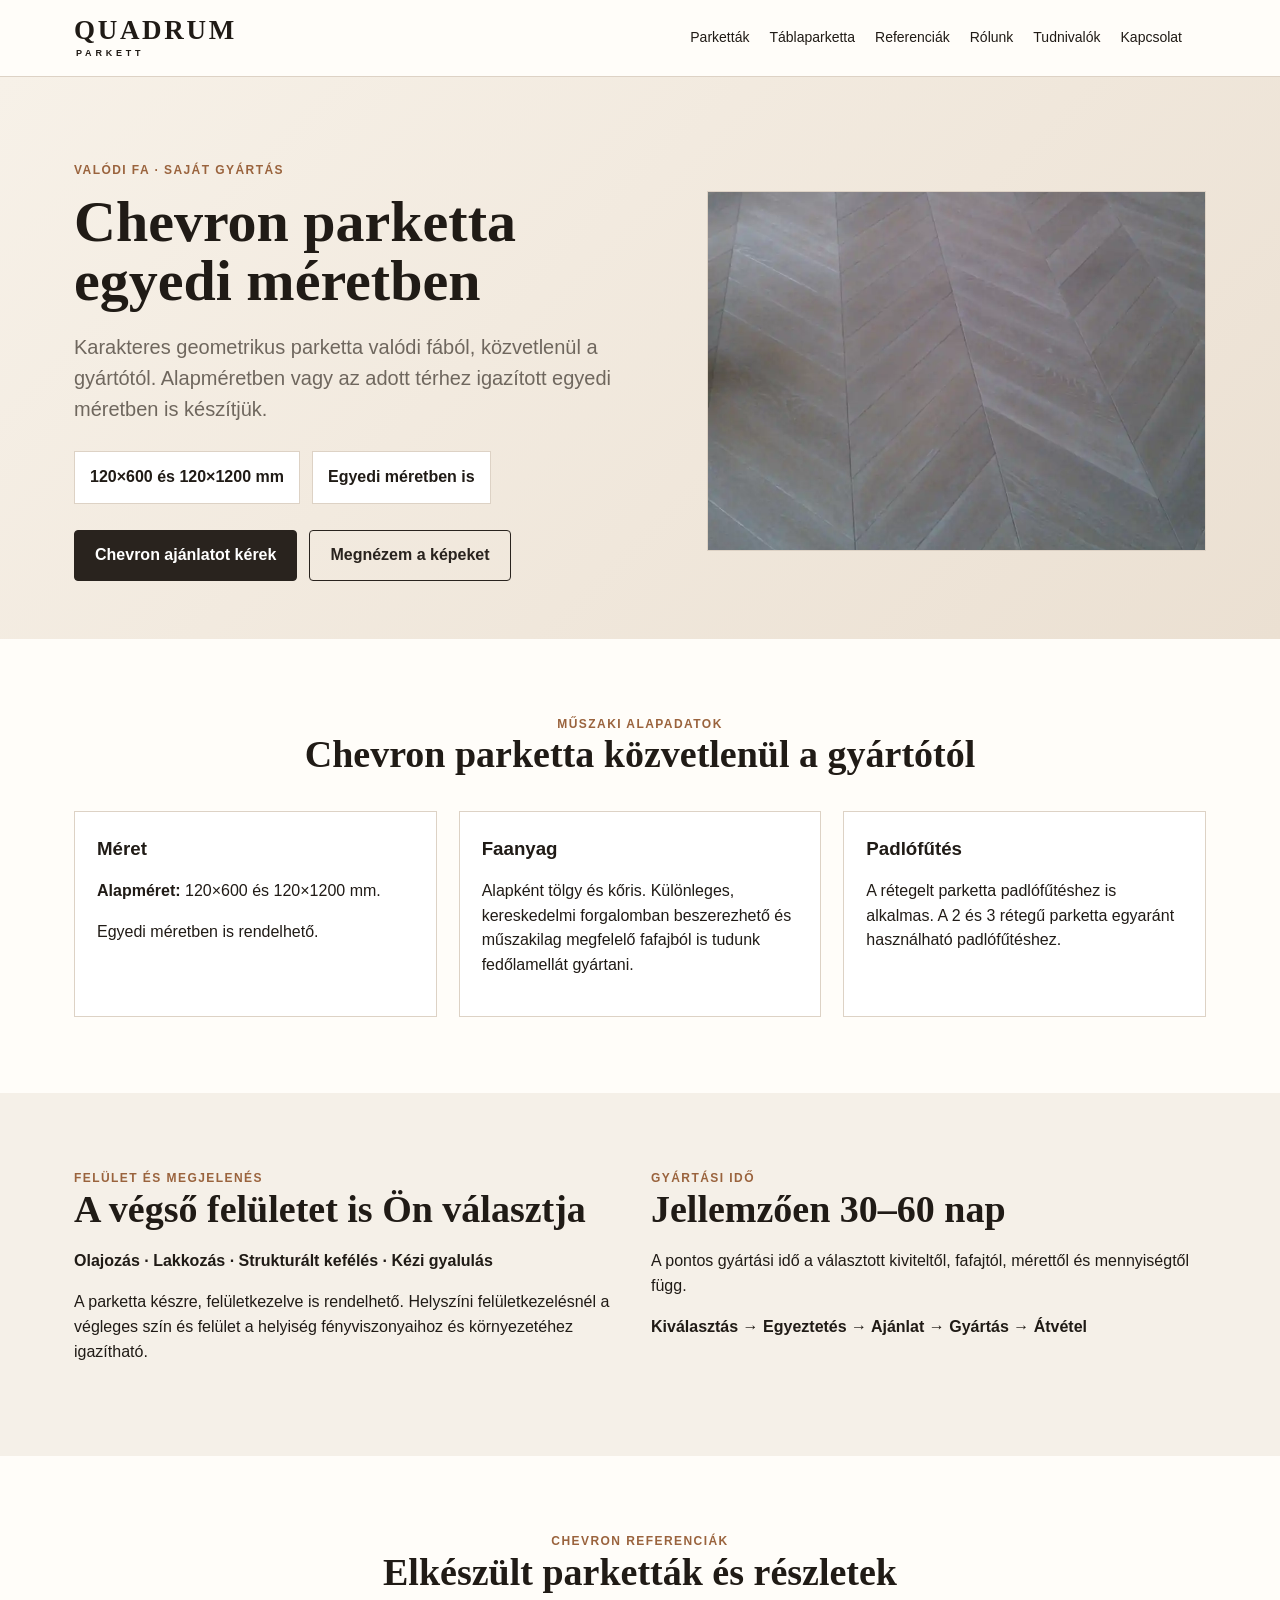
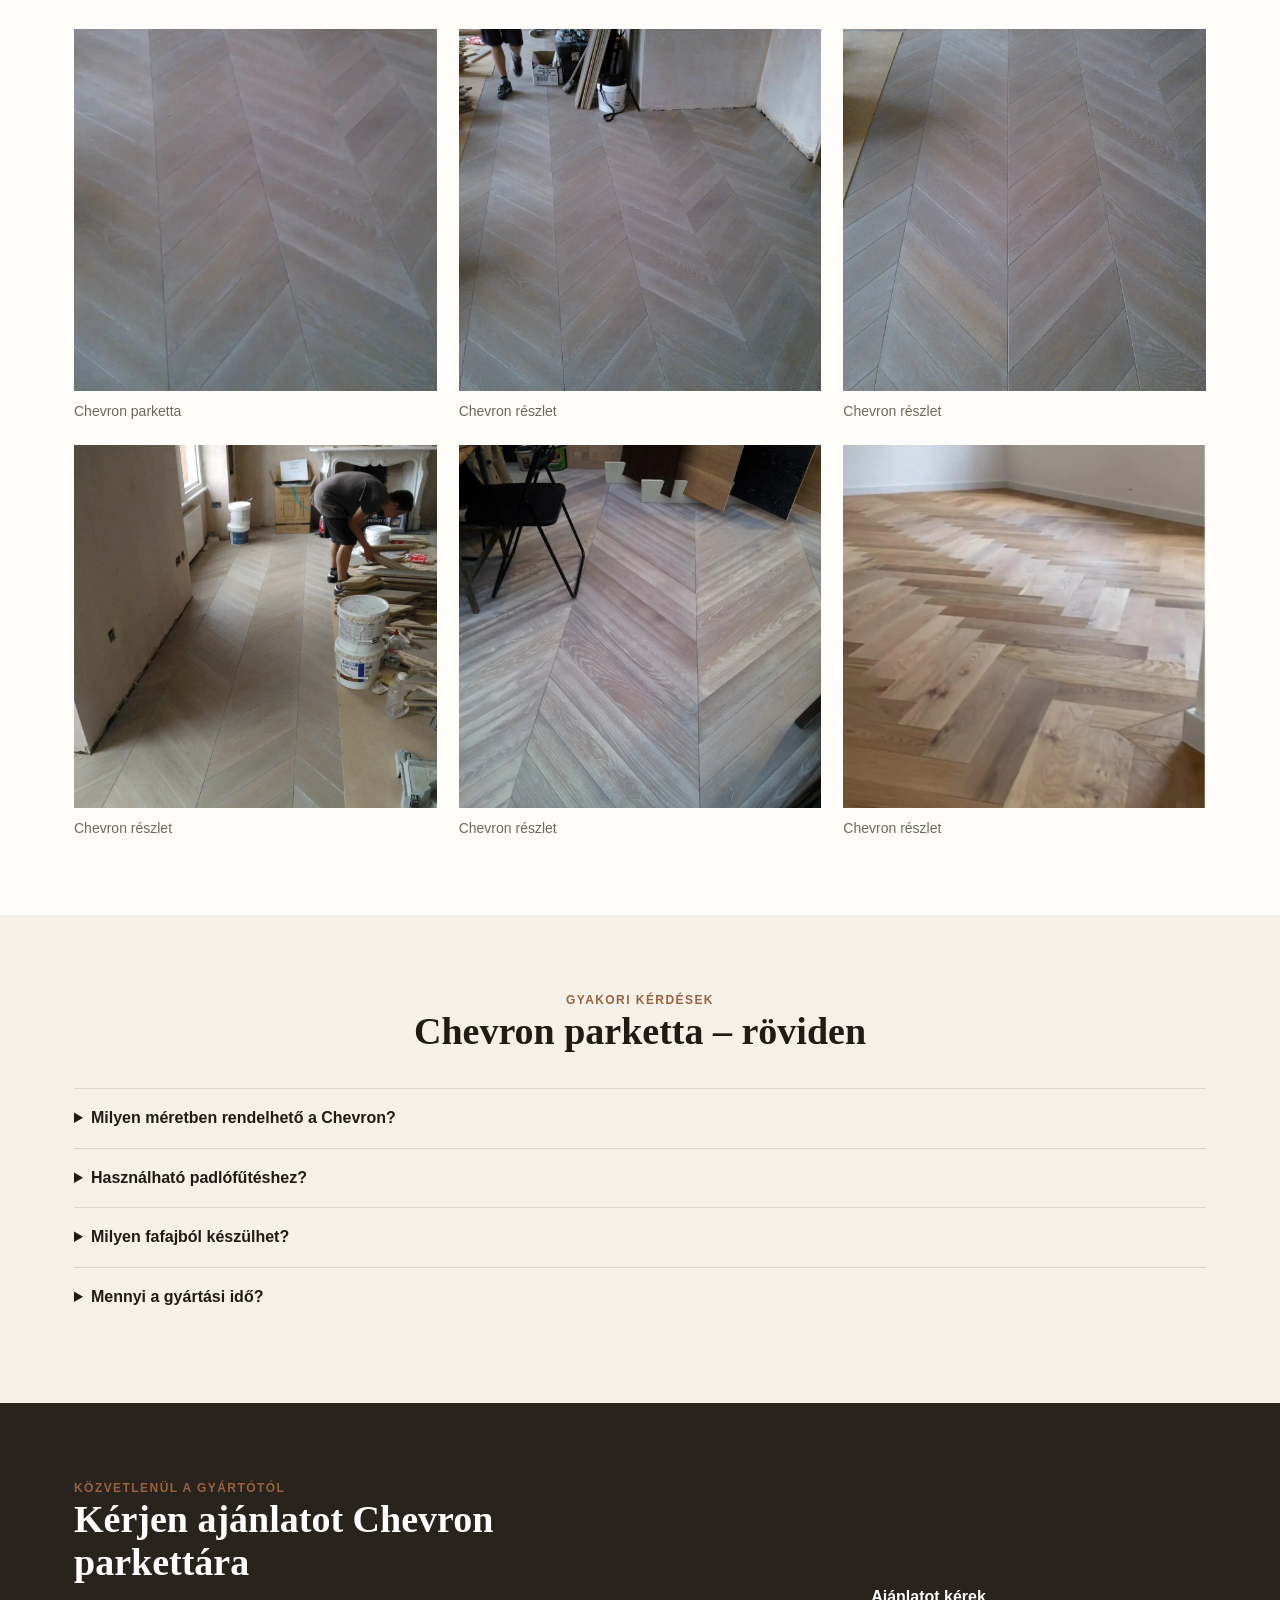
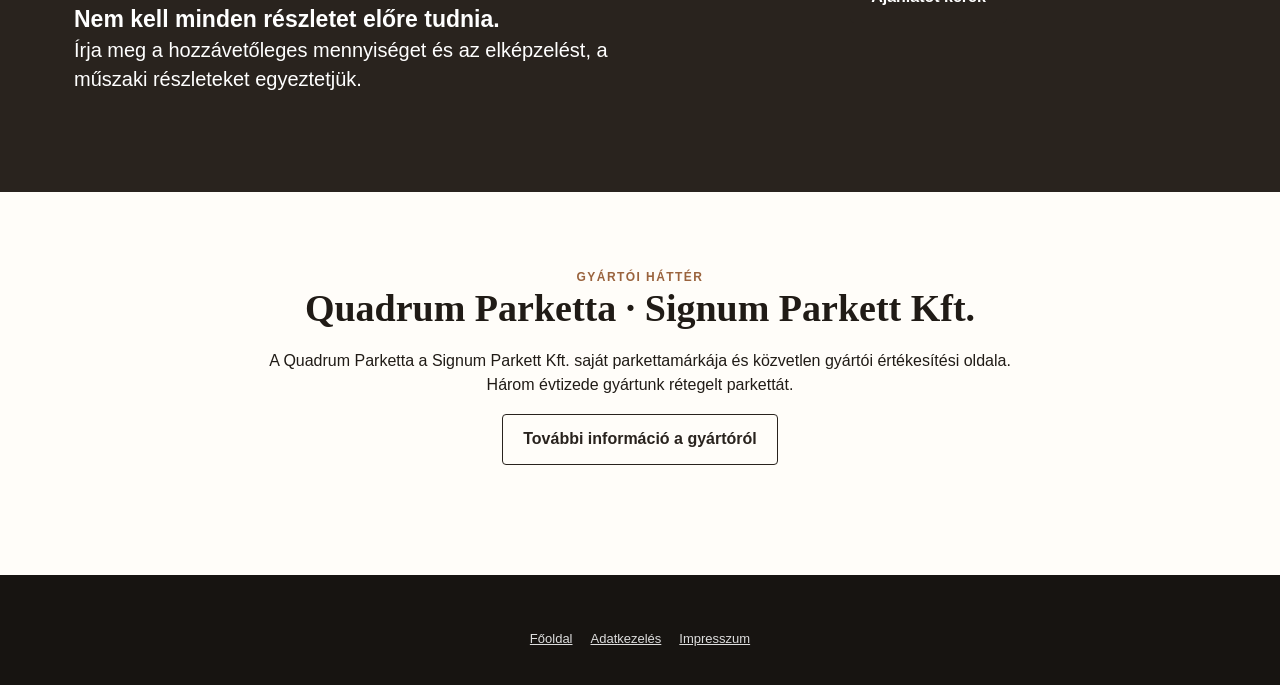
==== commit 94808fd7: "Remove product page prices and refine starting price" ====
--- a/chevron/index.html
+++ b/chevron/index.html
@@ -1 +1 @@
-<!doctype html><html lang="hu"><head><meta charset="UTF-8"><meta name="viewport" content="width=device-width,initial-scale=1"><meta name="description" content="Valódi fa Chevron parketta közvetlenül a gyártótól. Alapméret 120×600 és 120×1200 mm, egyedi méretben is. 18 000 Ft + ÁFA/m²-től."><link rel="canonical" href="https://quadrumparkett.com/chevron/"><title>Chevron parketta egyedi méretben | Quadrum Parketta</title><link rel="stylesheet" href="../styles.css?v=20260912-chevron-1"></head><body><header class="header"><div class="wrap nav"><a class="brand" href="../" aria-label="Quadrum Parketta főoldal"><span class="brand-main">QUADRUM</span><span class="brand-sub">PARKETT</span></a><nav class="navlinks"><a href="../#parkettak">Parketták</a><a href="../#tabla">Táblaparketta</a><a href="../#referenciak">Referenciák</a><a href="../#rolunk">Rólunk</a><a href="../#tudnivalok">Tudnivalók</a><a href="../#kapcsolat">Kapcsolat</a></nav><div class="header-actions"><a class="btn alt contact-btn" href="../#kapcsolat">Kapcsolat</a></div></div></header><main><section class="hero"><div class="wrap hero-grid"><div><div class="eyebrow">Valódi fa · saját gyártás</div><h1>Chevron parketta egyedi méretben</h1><p class="lead">Karakteres geometrikus parketta valódi fából, közvetlenül a gyártótól. Alapméretben vagy az adott térhez igazított egyedi méretben is készítjük.</p><div class="prices"><div class="price">18 000 Ft + ÁFA/m²-től</div><div class="price">120×600 és 120×1200 mm</div><div class="price">Egyedi méretben is</div></div><p class="note">Nettó induló ár, felületkezelés nélkül.</p><div class="actions"><a class="btn" href="../#ajanlat">Chevron ajánlatot kérek</a><a class="btn alt" href="#kepek">Megnézem a képeket</a></div></div><img class="photo-img hero-photo" src="../images/chevron-selected.webp" alt="Valódi fa Chevron parketta – Quadrum Parketta"></div></section><section class="section"><div class="wrap"><div class="center"><div class="eyebrow">Műszaki alapadatok</div><h2>Chevron parketta közvetlenül a gyártótól</h2></div><div class="grid3"><article class="card"><h3>Méret</h3><p><strong>Alapméret:</strong> 120×600 és 120×1200 mm.</p><p>Egyedi méretben is rendelhető.</p></article><article class="card"><h3>Faanyag</h3><p>Alapként tölgy és kőris. Különleges, kereskedelmi forgalomban beszerezhető és műszakilag megfelelő fafajból is tudunk fedőlamellát gyártani.</p></article><article class="card"><h3>Padlófűtés</h3><p>A rétegelt parketta padlófűtéshez is alkalmas. A 2 és 3 rétegű parketta egyaránt használható padlófűtéshez.</p></article></div></div></section><section class="section tint"><div class="wrap grid2"><div><div class="eyebrow">Felület és megjelenés</div><h2>A végső felületet is Ön választja</h2><p><strong>Olajozás · Lakkozás · Strukturált kefélés · Kézi gyalulás</strong></p><p>A parketta készre, felületkezelve is rendelhető. Helyszíni felületkezelésnél a végleges szín és felület a helyiség fényviszonyaihoz és környezetéhez igazítható.</p></div><div><div class="eyebrow">Gyártási idő</div><h2>Jellemzően 30–60 nap</h2><p>A pontos gyártási idő a választott kiviteltől, fafajtól, mérettől és mennyiségtől függ.</p><p><strong>Kiválasztás → Egyeztetés → Ajánlat → Gyártás → Átvétel</strong></p></div></div></section><section id="kepek" class="section"><div class="wrap"><div class="center"><div class="eyebrow">Chevron referenciák</div><h2>Elkészült parketták és részletek</h2></div><div class="grid3"><figure style="margin:0;min-width:0"><img src="../images/chevron-selected.webp" alt="Chevron parketta – Quadrum Parketta" loading="lazy" style="display:block;width:100%;aspect-ratio:1/1;object-fit:cover"><figcaption class="meta" style="margin-top:10px">Chevron parketta</figcaption></figure><figure style="margin:0;min-width:0"><img src="../images/gallery/chevron-01.webp" alt="Chevron parketta referencia 1" loading="lazy" style="display:block;width:100%;aspect-ratio:1/1;object-fit:cover"><figcaption class="meta" style="margin-top:10px">Chevron részlet</figcaption></figure><figure style="margin:0;min-width:0"><img src="../images/gallery/chevron-02.webp" alt="Chevron parketta referencia 2" loading="lazy" style="display:block;width:100%;aspect-ratio:1/1;object-fit:cover"><figcaption class="meta" style="margin-top:10px">Chevron részlet</figcaption></figure><figure style="margin:0;min-width:0"><img src="../images/gallery/chevron-03.webp" alt="Chevron parketta referencia 3" loading="lazy" style="display:block;width:100%;aspect-ratio:1/1;object-fit:cover"><figcaption class="meta" style="margin-top:10px">Chevron részlet</figcaption></figure><figure style="margin:0;min-width:0"><img src="../images/gallery/chevron-04.webp" alt="Chevron parketta referencia 4" loading="lazy" style="display:block;width:100%;aspect-ratio:1/1;object-fit:cover"><figcaption class="meta" style="margin-top:10px">Chevron részlet</figcaption></figure><figure style="margin:0;min-width:0"><img src="../images/gallery/chevron-05.webp" alt="Chevron parketta referencia 5" loading="lazy" style="display:block;width:100%;aspect-ratio:1/1;object-fit:cover"><figcaption class="meta" style="margin-top:10px">Chevron részlet</figcaption></figure></div></div></section><section class="section tint faq"><div class="wrap"><div class="center"><div class="eyebrow">Gyakori kérdések</div><h2>Chevron parketta – röviden</h2></div><details><summary>Milyen méretben rendelhető a Chevron?</summary><p>Az alapméret 120×600 és 120×1200 mm, de egyedi méretben is rendelhető.</p></details><details><summary>Használható padlófűtéshez?</summary><p>Igen. A 2 és 3 rétegű parketta egyaránt alkalmas padlófűtéshez.</p></details><details><summary>Milyen fafajból készülhet?</summary><p>Alapként tölgy és kőris, de különleges, kereskedelmi forgalomban beszerezhető és műszakilag megfelelő fafajból is tudunk fedőlamellát gyártani.</p></details><details><summary>Mennyi a gyártási idő?</summary><p>Jellemzően 30–60 nap, a választott kiviteltől és mennyiségtől függően.</p></details><details><summary>Mennyibe kerül?</summary><p>A Chevron induló ára 18 000 Ft + ÁFA/m², felületkezelés nélkül. A végleges ár a kivitel, méret, fafaj, felület és mennyiség alapján készül.</p></details></div></section><section class="section contact"><div class="wrap grid2"><div><div class="eyebrow">Közvetlenül a gyártótól</div><h2>Kérjen ajánlatot Chevron parkettára</h2><p class="quote-note"><strong>Nem kell minden részletet előre tudnia.</strong><br>Írja meg a hozzávetőleges mennyiséget és az elképzelést, a műszaki részleteket egyeztetjük.</p></div><div style="display:flex;align-items:center;justify-content:center"><a class="btn" href="../#ajanlat">Ajánlatot kérek</a></div></div></section><section class="section"><div class="wrap"><div class="center"><div class="eyebrow">Gyártói háttér</div><h2>Quadrum Parketta · Signum Parkett Kft.</h2><p>A Quadrum Parketta a Signum Parkett Kft. saját parkettamárkája és közvetlen gyártói értékesítési oldala. Három évtizede gyártunk rétegelt parkettát.</p><a class="btn alt" href="../#rolunk">További információ a gyártóról</a></div></div></section></main><a class="floating-quote" href="../#ajanlat">Érdekel</a><footer class="footer"><div class="wrap"><div class="legal-links"><a href="../">Főoldal</a><a href="../adatkezeles.html">Adatkezelés</a><a href="../impresszum.html">Impresszum</a></div></div></footer></body></html>+<!doctype html><html lang="hu"><head><meta charset="UTF-8"><meta name="viewport" content="width=device-width,initial-scale=1"><meta name="description" content="Valódi fa Chevron parketta közvetlenül a gyártótól. Alapméret 120×600 és 120×1200 mm, egyedi méretben is."><link rel="canonical" href="https://quadrumparkett.com/chevron/"><title>Chevron parketta egyedi méretben | Quadrum Parketta</title><link rel="stylesheet" href="../styles.css?v=20260918-no-price-1"></head><body><header class="header"><div class="wrap nav"><a class="brand" href="../" aria-label="Quadrum Parketta főoldal"><span class="brand-main">QUADRUM</span><span class="brand-sub">PARKETT</span></a><nav class="navlinks"><a href="../#parkettak">Parketták</a><a href="../#tabla">Táblaparketta</a><a href="../#referenciak">Referenciák</a><a href="../#rolunk">Rólunk</a><a href="../#tudnivalok">Tudnivalók</a><a href="../#kapcsolat">Kapcsolat</a></nav><div class="header-actions"><a class="btn alt contact-btn" href="../#kapcsolat">Kapcsolat</a></div></div></header><main><section class="hero"><div class="wrap hero-grid"><div><div class="eyebrow">Valódi fa · saját gyártás</div><h1>Chevron parketta egyedi méretben</h1><p class="lead">Karakteres geometrikus parketta valódi fából, közvetlenül a gyártótól. Alapméretben vagy az adott térhez igazított egyedi méretben is készítjük.</p><div class="prices"><div class="price">120×600 és 120×1200 mm</div><div class="price">Egyedi méretben is</div></div><div class="actions"><a class="btn" href="../#ajanlat">Chevron ajánlatot kérek</a><a class="btn alt" href="#kepek">Megnézem a képeket</a></div></div><img class="photo-img hero-photo" src="../images/chevron-selected.webp" alt="Valódi fa Chevron parketta – Quadrum Parketta"></div></section><section class="section"><div class="wrap"><div class="center"><div class="eyebrow">Műszaki alapadatok</div><h2>Chevron parketta közvetlenül a gyártótól</h2></div><div class="grid3"><article class="card"><h3>Méret</h3><p><strong>Alapméret:</strong> 120×600 és 120×1200 mm.</p><p>Egyedi méretben is rendelhető.</p></article><article class="card"><h3>Faanyag</h3><p>Alapként tölgy és kőris. Különleges, kereskedelmi forgalomban beszerezhető és műszakilag megfelelő fafajból is tudunk fedőlamellát gyártani.</p></article><article class="card"><h3>Padlófűtés</h3><p>A rétegelt parketta padlófűtéshez is alkalmas. A 2 és 3 rétegű parketta egyaránt használható padlófűtéshez.</p></article></div></div></section><section class="section tint"><div class="wrap grid2"><div><div class="eyebrow">Felület és megjelenés</div><h2>A végső felületet is Ön választja</h2><p><strong>Olajozás · Lakkozás · Strukturált kefélés · Kézi gyalulás</strong></p><p>A parketta készre, felületkezelve is rendelhető. Helyszíni felületkezelésnél a végleges szín és felület a helyiség fényviszonyaihoz és környezetéhez igazítható.</p></div><div><div class="eyebrow">Gyártási idő</div><h2>Jellemzően 30–60 nap</h2><p>A pontos gyártási idő a választott kiviteltől, fafajtól, mérettől és mennyiségtől függ.</p><p><strong>Kiválasztás → Egyeztetés → Ajánlat → Gyártás → Átvétel</strong></p></div></div></section><section id="kepek" class="section"><div class="wrap"><div class="center"><div class="eyebrow">Chevron referenciák</div><h2>Elkészült parketták és részletek</h2></div><div class="grid3"><figure style="margin:0;min-width:0"><img src="../images/chevron-selected.webp" alt="Chevron parketta – Quadrum Parketta" loading="lazy" style="display:block;width:100%;aspect-ratio:1/1;object-fit:cover"><figcaption class="meta" style="margin-top:10px">Chevron parketta</figcaption></figure><figure style="margin:0;min-width:0"><img src="../images/gallery/chevron-01.webp" alt="Chevron parketta referencia 1" loading="lazy" style="display:block;width:100%;aspect-ratio:1/1;object-fit:cover"><figcaption class="meta" style="margin-top:10px">Chevron részlet</figcaption></figure><figure style="margin:0;min-width:0"><img src="../images/gallery/chevron-02.webp" alt="Chevron parketta referencia 2" loading="lazy" style="display:block;width:100%;aspect-ratio:1/1;object-fit:cover"><figcaption class="meta" style="margin-top:10px">Chevron részlet</figcaption></figure><figure style="margin:0;min-width:0"><img src="../images/gallery/chevron-03.webp" alt="Chevron parketta referencia 3" loading="lazy" style="display:block;width:100%;aspect-ratio:1/1;object-fit:cover"><figcaption class="meta" style="margin-top:10px">Chevron részlet</figcaption></figure><figure style="margin:0;min-width:0"><img src="../images/gallery/chevron-04.webp" alt="Chevron parketta referencia 4" loading="lazy" style="display:block;width:100%;aspect-ratio:1/1;object-fit:cover"><figcaption class="meta" style="margin-top:10px">Chevron részlet</figcaption></figure><figure style="margin:0;min-width:0"><img src="../images/gallery/chevron-05.webp" alt="Chevron parketta referencia 5" loading="lazy" style="display:block;width:100%;aspect-ratio:1/1;object-fit:cover"><figcaption class="meta" style="margin-top:10px">Chevron részlet</figcaption></figure></div></div></section><section class="section tint faq"><div class="wrap"><div class="center"><div class="eyebrow">Gyakori kérdések</div><h2>Chevron parketta – röviden</h2></div><details><summary>Milyen méretben rendelhető a Chevron?</summary><p>Az alapméret 120×600 és 120×1200 mm, de egyedi méretben is rendelhető.</p></details><details><summary>Használható padlófűtéshez?</summary><p>Igen. A 2 és 3 rétegű parketta egyaránt alkalmas padlófűtéshez.</p></details><details><summary>Milyen fafajból készülhet?</summary><p>Alapként tölgy és kőris, de különleges, kereskedelmi forgalomban beszerezhető és műszakilag megfelelő fafajból is tudunk fedőlamellát gyártani.</p></details><details><summary>Mennyi a gyártási idő?</summary><p>Jellemzően 30–60 nap, a választott kiviteltől és mennyiségtől függően.</p></details></div></section><section class="section contact"><div class="wrap grid2"><div><div class="eyebrow">Közvetlenül a gyártótól</div><h2>Kérjen ajánlatot Chevron parkettára</h2><p class="quote-note"><strong>Nem kell minden részletet előre tudnia.</strong><br>Írja meg a hozzávetőleges mennyiséget és az elképzelést, a műszaki részleteket egyeztetjük.</p></div><div style="display:flex;align-items:center;justify-content:center"><a class="btn" href="../#ajanlat">Ajánlatot kérek</a></div></div></section><section class="section"><div class="wrap"><div class="center"><div class="eyebrow">Gyártói háttér</div><h2>Quadrum Parketta · Signum Parkett Kft.</h2><p>A Quadrum Parketta a Signum Parkett Kft. saját parkettamárkája és közvetlen gyártói értékesítési oldala. Három évtizede gyártunk rétegelt parkettát.</p><a class="btn alt" href="../#rolunk">További információ a gyártóról</a></div></div></section></main><a class="floating-quote" href="../#ajanlat">Érdekel</a><footer class="footer"><div class="wrap"><div class="legal-links"><a href="../">Főoldal</a><a href="../adatkezeles.html">Adatkezelés</a><a href="../impresszum.html">Impresszum</a></div></div></footer></body></html>
--- a/styles.css
+++ b/styles.css
@@ -284,3 +284,8 @@
  .gallery-caption{padding:10px 6px 0;font-size:14px}
  .gallery-hint{right:9px;bottom:9px;font-size:12px}
 }
+
+.starting-price{display:inline-flex;flex-direction:column;align-items:flex-start;gap:8px;margin:26px 0 8px;padding:14px 20px;background:#fff;border:1px solid var(--line);border-left:5px solid var(--wood);box-shadow:0 10px 26px rgba(73,50,31,.09)}
+.starting-price-label{font-size:12px;font-weight:800;letter-spacing:.1em;text-transform:uppercase;color:var(--wood)}
+.starting-price strong{font-family:Georgia,serif;font-size:28px;line-height:1.2}
+@media(max-width:850px){.starting-price{display:flex;width:100%;margin:20px 0 8px;padding:12px 16px}.starting-price strong{font-size:25px}}
